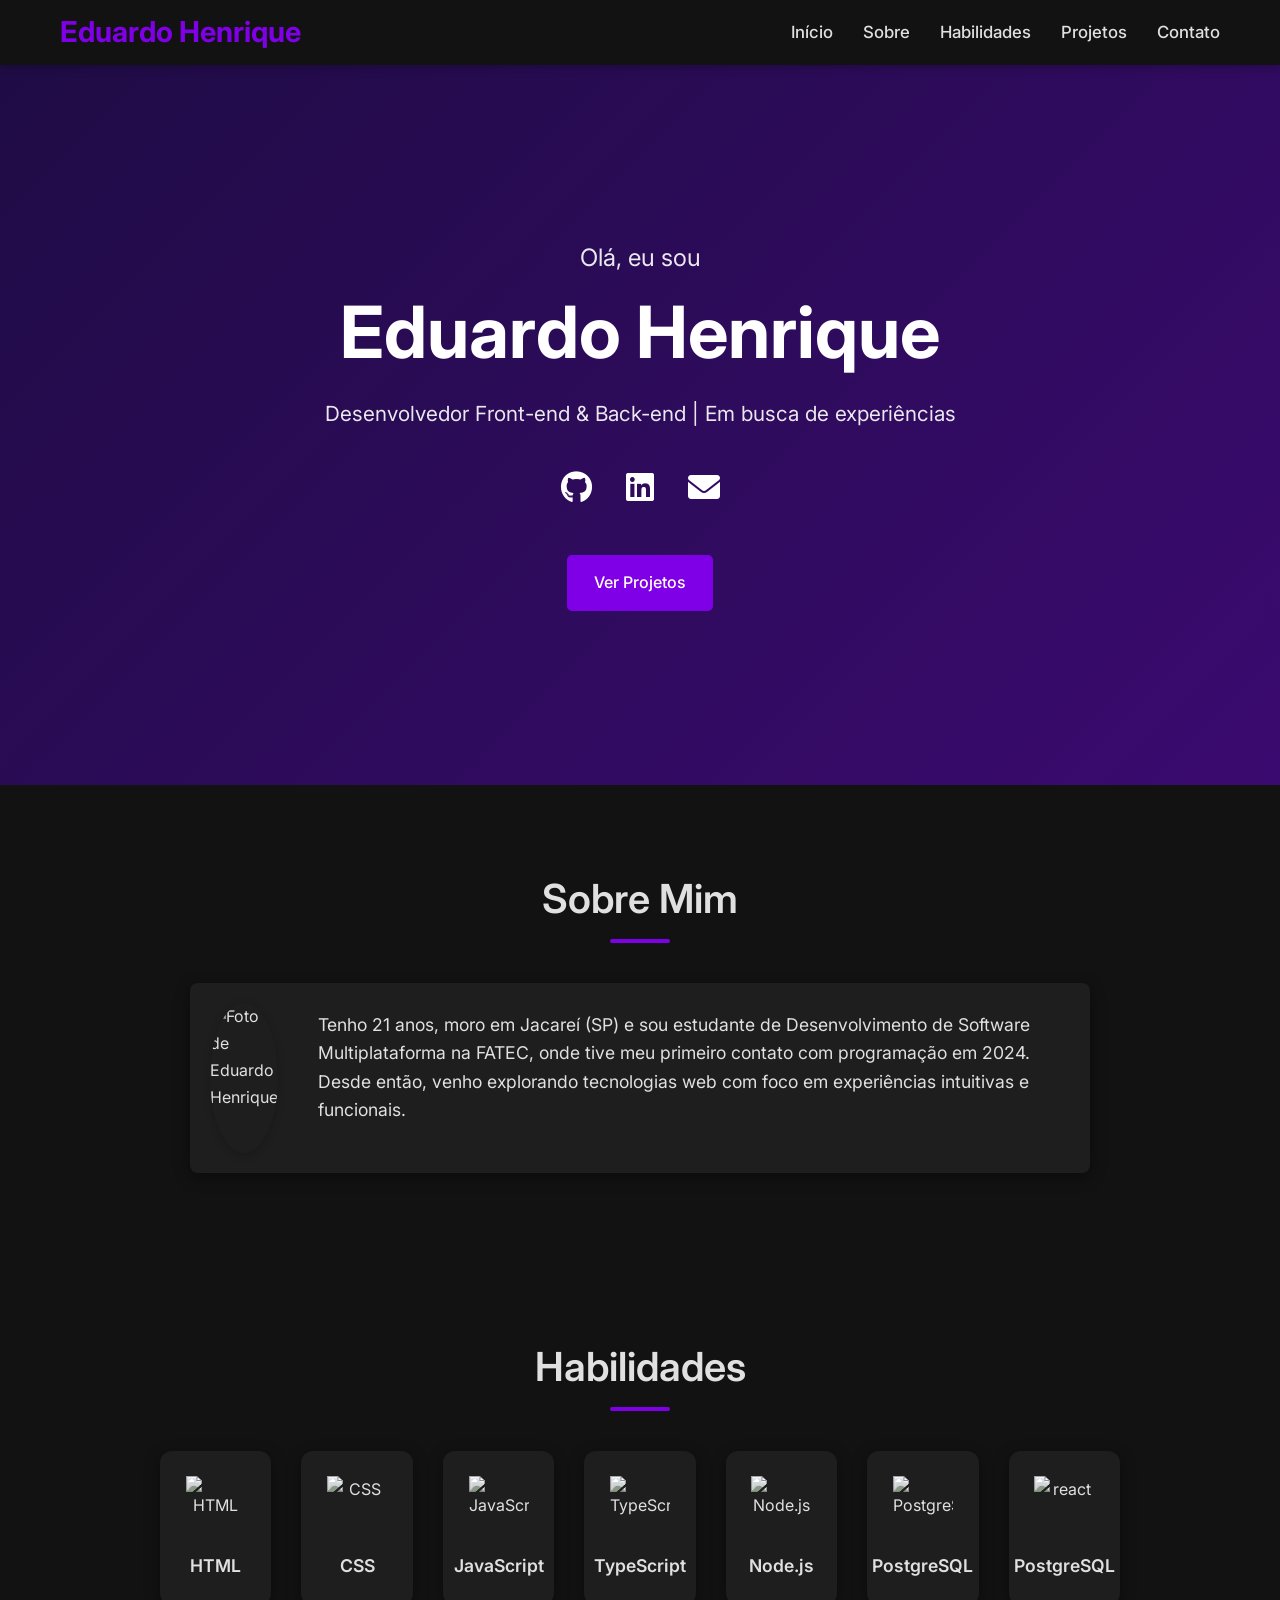
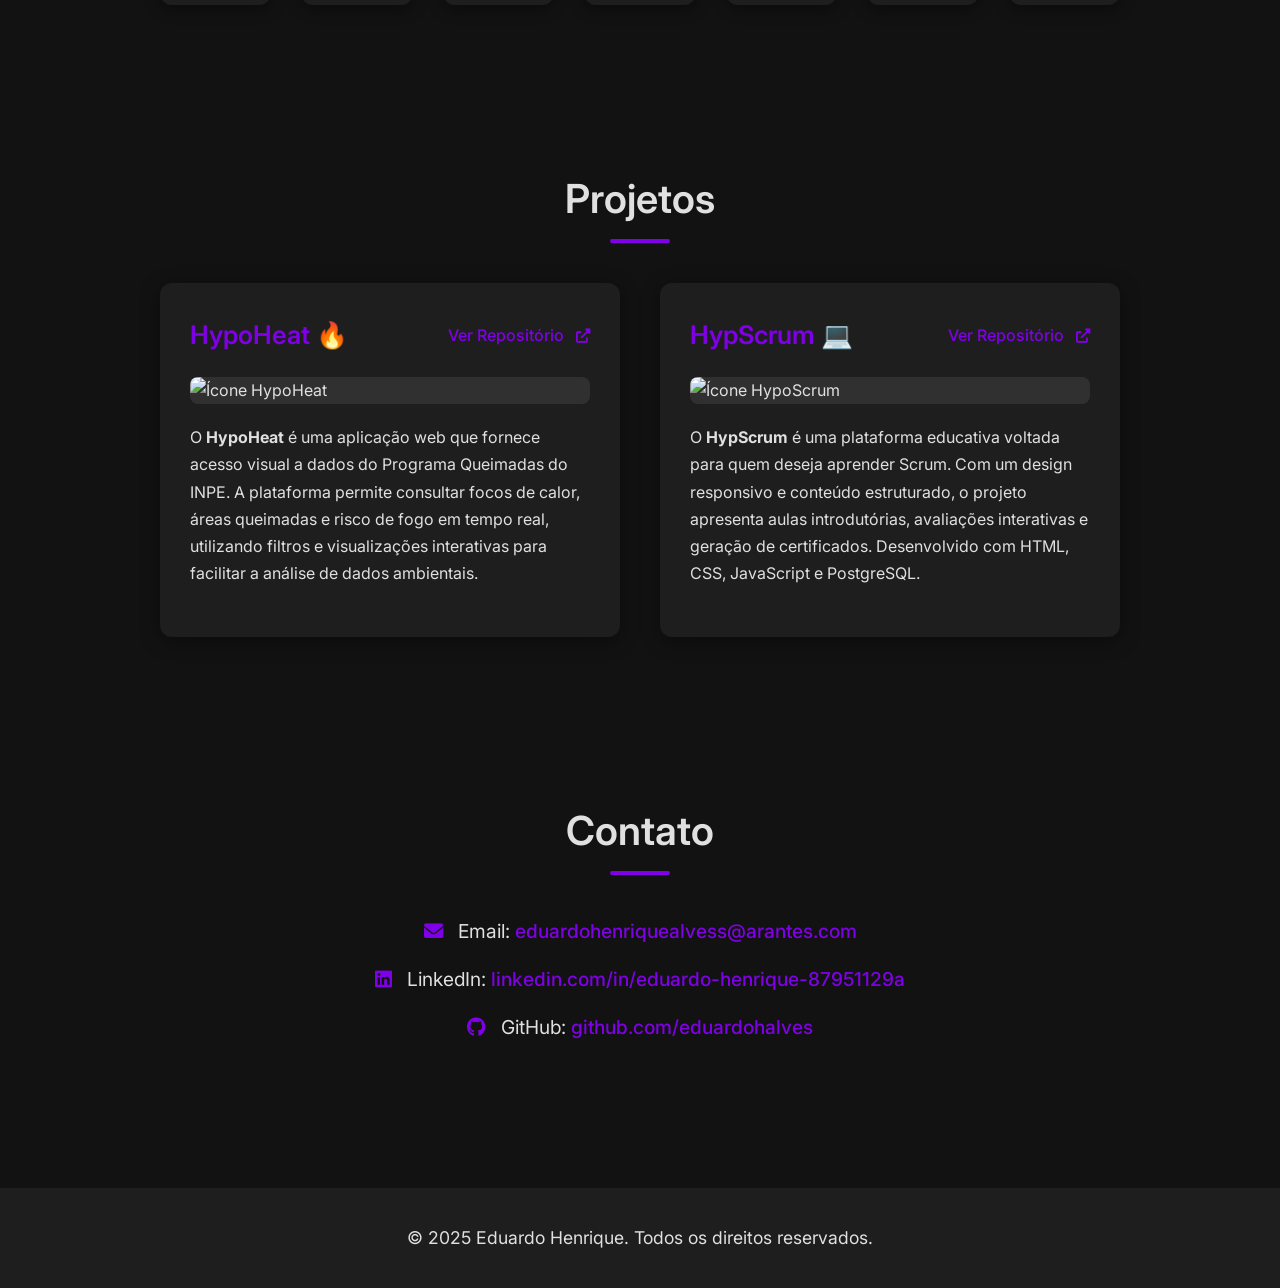
==== docs/index.html @ f494f1c1 "Portifólio Eduardo Henrique" ====
<!DOCTYPE html>
<html lang="pt-BR">

<head>
    <meta charset="UTF-8">
    <meta name="viewport" content="width=device-width, initial-scale=1.0">
    <title>Eduardo Henrique | Portfólio Moderno</title>
    <link rel="preconnect" href="https://fonts.googleapis.com">
    <link rel="preconnect" href="https://fonts.gstatic.com" crossorigin>
    <link href="https://fonts.googleapis.com/css2?family=Inter:wght@400;500;600;700&display=swap" rel="stylesheet">
    <link rel="stylesheet" href="style.css">
    <link rel="stylesheet" href="https://cdnjs.cloudflare.com/ajax/libs/font-awesome/6.0.0-beta3/css/all.min.css">
</head>

<body>
    <header>
        <nav class="navbar">
            <h1 class="logo">Eduardo Henrique</h1>
            <ul class="menu">
                <li><a href="#home">Início</a></li>
                <li><a href="#sobre">Sobre</a></li>
                <li><a href="#habilidades">Habilidades</a></li>
                <li><a href="#projetos">Projetos</a></li>
                <li><a href="#contato">Contato</a></li>
            </ul>
        </nav>
    </header>

    <main>
        <section id="home" class="hero">
            <div class="container hero-content">
                <p class="intro-text">Olá, eu sou</p>
                <h1>Eduardo Henrique</h1>
                <p class="tagline">Desenvolvedor Front-end & Back-end | Em busca de experiências</p>
                <div class="social-links">
                    <a href="https://github.com/eduardohalves" target="_blank" aria-label="GitHub"><i
                            class="fab fa-github"></i></a>
                    <a href="https://www.linkedin.com/in/eduardo-henrique-87951129a/" target="_blank"
                        aria-label="LinkedIn"><i class="fab fa-linkedin"></i></a>
                    <a href="mailto:eduardohenriquearantess@gmail.com" aria-label="Email"><i
                            class="fas fa-envelope"></i></a>
                </div>
                <a href="#projetos" class="btn primary-btn">Ver Projetos</a>
            </div>
        </section>

        <section id="sobre" class="container section-padding">
            <h2>Sobre Mim</h2>
            <div class="sobre-mim-content">
                <img src="assets/eu.jpg" alt="Foto de Eduardo Henrique">
                <p>Tenho 21 anos, moro em Jacareí (SP) e sou estudante de Desenvolvimento de Software Multiplataforma na
                    FATEC, onde tive meu primeiro contato com programação em 2024. Desde então, venho explorando
                    tecnologias
                    web com foco em experiências intuitivas e funcionais.</p>
            </div>
        </section>

        <section id="habilidades" class="container section-padding">
            <h2>Habilidades</h2>
            <div class="habilidades-grid">
                <div class="habilidade-item">
                    <img src="assets/html.png" alt="HTML">
                    <span>HTML</span>
                </div>
                <div class="habilidade-item">
                    <img src="assets/css.png" alt="CSS">
                    <span>CSS</span>
                </div>
                <div class="habilidade-item">
                    <img src="assets/javascript.png" alt="JavaScript">
                    <span>JavaScript</span>
                </div>
                <div class="habilidade-item">
                    <img src="assets/typescript.png" alt="TypeScript">
                    <span>TypeScript</span>
                </div>
                <div class="habilidade-item">
                    <img src="assets/nodejs.png" alt="Node.js">
                    <span>Node.js</span>
                </div>
                <div class="habilidade-item">
                    <img src="assets/postgresql.png" alt="PostgreSQL">
                    <span>PostgreSQL</span>
                </div>
                                <div class="habilidade-item">
                    <img src="assets/react.png" alt="react">
                    <span>PostgreSQL</span>
                </div>
            </div>
        </section>

        <section id="projetos" class="container section-padding">
            <h2>Projetos</h2>

            <div class="projetos-grid">
                <div class="projeto-card">
                    <div class="projeto-header">
                        <h3>HypoHeat 🔥</h3>
                        <a href="https://github.com/HypogramTechnologies/HypoHeat" target="_blank" class="repo-link">Ver
                            Repositório <i class="fas fa-external-link-alt"></i></a>
                    </div>
                    <img src="assets/hypoheat.png" alt="Ícone HypoHeat" class="projeto-img">
                    <p>O <strong>HypoHeat</strong> é uma aplicação web que fornece acesso visual a dados do Programa
                        Queimadas do INPE. A plataforma permite consultar focos de calor, áreas queimadas e risco de
                        fogo
                        em
                        tempo real, utilizando filtros e visualizações interativas para facilitar a análise de dados
                        ambientais.</p>
                </div>

                <div class="projeto-card">
                    <div class="projeto-header">
                        <h3>HypScrum 💻</h3>
                        <a href="https://github.com/Hypogram-Technologies/HypScrum" target="_blank"
                            class="repo-link">Ver
                            Repositório <i class="fas fa-external-link-alt"></i></a>
                    </div>
                    <img src="assets/Hypscrum.svg" alt="Ícone HypoScrum" class="projeto-img">
                    <p>O <strong>HypScrum</strong> é uma plataforma educativa voltada para quem deseja aprender Scrum.
                        Com
                        um design responsivo e conteúdo estruturado, o projeto apresenta aulas introdutórias, avaliações
                        interativas e geração de certificados. Desenvolvido com HTML, CSS, JavaScript e PostgreSQL.</p>
                </div>
            </div>
        </section>

        <section id="contato" class="container section-padding">
            <h2>Contato</h2>
            <div class="contact-info">
                <p><i class="fas fa-envelope"></i> Email: <a
                        href="mailto:eduardohenriquealvess@arantes.com">eduardohenriquealvess@arantes.com</a></p>
                <p><i class="fab fa-linkedin"></i> LinkedIn: <a
                        href="https://linkedin.com/in/eduardo-henrique-87951129a"
                        target="_blank">linkedin.com/in/eduardo-henrique-87951129a</a></p>
                <p><i class="fab fa-github"></i> GitHub: <a href="https://github.com/eduardohalves"
                        target="_blank">github.com/eduardohalves</a></p>
            </div>
        </section>
    </main>

    <footer>
        <div class="container footer-content">
            <p>&copy; 2025 Eduardo Henrique. Todos os direitos reservados.</p>
        </div>
    </footer>
</body>

</html>
---- docs/style.css ----
/* style.css - Portfólio Moderno e Atrativo (Nova Paleta Escura) */

@import url('https://fonts.googleapis.com/css2?family=Inter:wght@400;500;600;700&display=swap');

/* Variáveis CSS para Cores - Nova Paleta Escura */
:root {
  --primary-color: #7f00e6;
  /* Verde Vibrante (Lime) */
  --primary-hover: #7800c8;
  /* Verde mais escuro para hover */
  --secondary-color: #d6a5d6;
  /* Verde/Menta claro para detalhes */
  --text-dark: #e0e0e0;
  /* Texto principal claro */
  --text-light: #ffffff;
  /* Texto branco (para fundos muito escuros) */
  --bg-main: #121212;
  /* Fundo principal muito escuro, quase preto */
  --bg-card: #1e1e1e;
  /* Fundo para cartões ligeiramente mais claro */
  --border-color: #303030;
  /* Cor da borda mais escura */
  --shadow-light: rgba(0, 0, 0, 0.4);
  /* Sombra mais visível em fundo escuro */
}

* {
  margin: 0;
  padding: 0;
  box-sizing: border-box;
}

body {
  font-family: 'Inter', sans-serif;
  background-color: var(--bg-main);
  color: var(--text-dark);
  line-height: 1.7;
  scroll-behavior: smooth;
  -webkit-font-smoothing: antialiased;
  -moz-osx-font-smoothing: grayscale;
}

a {
  color: var(--primary-color);
  text-decoration: none;
  transition: color 0.3s ease, transform 0.2s ease;
}

a:hover {
  color: var(--primary-hover);
  text-decoration: underline;
}

/* Seções e containers */
.container {
  max-width: 1000px;
  margin: 0 auto;
  padding: 0 20px;
}

.section-padding {
  padding: 80px 20px;
}

h1,
h2,
h3 {
  color: var(--text-dark);
  margin-bottom: 25px;
  font-weight: 600;
}

h1 {
  font-size: 3.5rem;
  line-height: 1.2;
}

h2 {
  font-size: 2.5rem;
  text-align: center;
  position: relative;
  padding-bottom: 10px;
  margin-bottom: 40px;
}

h2::after {
  content: '';
  position: absolute;
  left: 50%;
  bottom: 0;
  transform: translateX(-50%);
  width: 60px;
  height: 4px;
  background-color: var(--primary-color);
  border-radius: 2px;
}

h3 {
  font-size: 1.8rem;
}

p {
  font-size: 1.1rem;
  margin-bottom: 20px;
}

/* Botões */
.btn {
  display: inline-block;
  padding: 12px 25px;
  border-radius: 5px;
  font-weight: 500;
  transition: background-color 0.3s ease, transform 0.2s ease;
}

.primary-btn {
  background-color: var(--primary-color);
  color: var(--text-light);
  border: 2px solid var(--primary-color);
}

.primary-btn:hover {
  background-color: var(--primary-hover);
  color: var(--text-light);
  transform: translateY(-3px);
  text-decoration: none;
}

/* Header e Navegação */
header {
  background-color: var(--bg-main);
  box-shadow: 0 2px 10px rgba(0, 0, 0, 0.25);
  /* Sombra mais escura */
  position: sticky;
  top: 0;
  z-index: 1000;
  padding: 15px 0;
}

.navbar {
  display: flex;
  align-items: center;
  justify-content: space-between;
  max-width: 1200px;
  margin: 0 auto;
  padding: 0 20px;
}

.logo {
  font-weight: 700;
  font-size: 1.8rem;
  color: var(--primary-color);
  margin: 0;
}

.menu {
  list-style: none;
  display: flex;
  gap: 30px;
}

.menu li a {
  font-weight: 500;
  font-size: 1.05rem;
  color: var(--text-dark);
  position: relative;
}

.menu li a::after {
  content: '';
  position: absolute;
  width: 0;
  height: 2px;
  background-color: var(--primary-color);
  bottom: -5px;
  left: 0;
  transition: width 0.3s ease;
}

.menu li a:hover::after {
  width: 100%;
}

/* Seção Hero */
.hero {
  background: linear-gradient(135deg, #1f0c45, #3b0a70);
  color: var(--text-light);
  text-align: center;
  padding: 100px 20px;
  display: flex;
  align-items: center;
  justify-content: center;
  min-height: 80vh;
}

.hero-content {
  max-width: 800px;
}

.hero .intro-text {
  font-size: 1.5rem;
  margin-bottom: 10px;
  font-weight: 400;
  opacity: 0.9;
}

.hero h1 {
  font-size: 4.5rem;
  margin-bottom: 20px;
  color: var(--text-light);
  font-weight: 700;
}

.hero .tagline {
  font-size: 1.3rem;
  margin-bottom: 30px;
  opacity: 0.9;
}

.social-links {
  margin-top: 30px;
  margin-bottom: 40px;
}

.social-links a {
  color: var(--text-light);
  font-size: 2rem;
  margin: 0 15px;
  transition: color 0.3s ease, transform 0.2s ease;
}

.social-links a:hover {
  color: var(--primary-color);
  transform: translateY(-5px);
}

/* Seção Sobre Mim */
#sobre {
  background-color: var(--bg-main);
}

.sobre-mim-content {
  display: flex;
  align-items: center;
  gap: 40px;
  max-width: 900px;
  margin: 0 auto;
  padding: 20px;
  border-radius: 8px;
  background-color: var(--bg-card);
  box-shadow: 0 4px 15px var(--shadow-light);
}

.sobre-mim-content img {
  width: 150px;
  height: 150px;
  border-radius: 50%;
  object-fit: cover;
  box-shadow: 0 2px 8px rgba(0, 0, 0, 0.2);
}

.sobre-mim-content p {
  flex-grow: 1;
  font-size: 1.1rem;
  line-height: 1.6;
  color: var(--text-dark);
}

/* Seção Habilidades */
.habilidades-grid {
  display: grid;
  grid-template-columns: repeat(auto-fit, minmax(100px, 1fr));
  gap: 30px;
  justify-content: center;
  text-align: center;
}

.habilidade-item {
  background-color: var(--bg-card);
  border-radius: 12px;
  padding: 25px;
  box-shadow: 0 4px 15px var(--shadow-light);
  transition: transform 0.3s ease, box-shadow 0.3s ease;
  display: flex;
  flex-direction: column;
  align-items: center;
  justify-content: center;
  min-height: 150px;
}

.habilidade-item:hover {
  transform: translateY(-10px);
  box-shadow: 0 8px 25px rgba(0, 0, 0, 0.25);
}

.habilidade-item img {
  width: 60px;
  height: 60px;
  object-fit: contain;
  margin-bottom: 15px;
  filter: grayscale(80%);
  transition: filter 0.3s ease;
}

.habilidade-item:hover img {
  filter: grayscale(0%);
}

.habilidade-item span {
  font-weight: 600;
  color: var(--text-dark);
  font-size: 1.1rem;
}

/* Seção Projetos */
.projetos-grid {
  display: grid;
  grid-template-columns: repeat(auto-fit, minmax(320px, 1fr));
  gap: 40px;
  justify-content: center;
}

.projeto-card {
  background-color: var(--bg-card);
  border-radius: 12px;
  padding: 30px;
  box-shadow: 0 4px 20px var(--shadow-light);
  transition: transform 0.3s ease, box-shadow 0.3s ease;
  display: flex;
  flex-direction: column;
  height: 100%;
}

.projeto-card:hover {
  transform: translateY(-10px);
  box-shadow: 0 8px 30px rgba(0, 0, 0, 0.3);
}

.projeto-card .projeto-header {
  display: flex;
  justify-content: space-between;
  align-items: center;
  margin-bottom: 20px;
}

.projeto-card .projeto-header h3 {
  margin: 0;
  font-size: 1.6rem;
  color: var(--primary-color);
}

.repo-link {
  font-size: 1rem;
  font-weight: 500;
  white-space: nowrap;
}

.repo-link i {
  margin-left: 8px;
  font-size: 0.9rem;
}

.projeto-card .projeto-img {
  display: block;
  width: 100%;
  max-height: 250px;
  object-fit: contain;
  border-radius: 8px;
  margin-bottom: 20px;
  background-color: #303030;
}

.projeto-card p {
  font-size: 1rem;
  color: var(--text-dark);
  flex-grow: 1;
}

/* Seção Contato */
.contact-info {
  text-align: center;
  margin-top: 30px;
}

.contact-info p {
  font-size: 1.2rem;
  margin-bottom: 15px;
  color: var(--text-dark);
}

.contact-info p i {
  margin-right: 10px;
  color: var(--primary-color);
}

.contact-info a {
  font-weight: 500;
}

/* Footer */
footer {
  background-color: var(--bg-card);
  color: var(--text-dark);
  padding: 30px 20px;
  text-align: center;
  font-size: 0.95rem;
  margin-top: 50px;
}

.footer-content p {
  margin: 0;
  padding: 5px 0;
}

/* Responsividade */
@media (max-width: 992px) {
    .hero h1 {
        font-size: 3.5rem;
    }

    .hero .tagline {
        font-size: 1.1rem;
    }

    h1 {
        font-size: 3rem;
    }

    h2 {
        font-size: 2rem;
    }

    h3 {
        font-size: 1.5rem;
    }

    .section-padding {
        padding: 60px 20px;
    }
}

@media (max-width: 768px) {
    .navbar {
        flex-direction: column; 
        padding-bottom: 10px;
    }

    .menu {
        margin-top: 15px;
        gap: 20px;
        justify-content: center;
        flex-wrap: wrap; 
    }

    .hero {
        min-height: 60vh; 
        padding: 80px 20px;
    }

    .hero h1 {
        font-size: 2.8rem;
    }

    .hero .intro-text {
        font-size: 1.2rem;
    }

    .hero .tagline {
        font-size: 1rem;
    }

    .social-links a {
        font-size: 1.7rem;
        margin: 0 10px;
    }

    .sobre-mim-content {
        flex-direction: column; 
        text-align: center; 
        gap: 20px; 
    }

    .sobre-mim-content img {
        width: 120px;
        height: 120px;
        margin-bottom: 0; 
    }

    .sobre-mim-content p {
        text-align: left; 
    }

    .habilidades-grid {
        grid-template-columns: repeat(auto-fit, minmax(90px, 1fr));
        gap: 20px;
    }

    .projetos-grid {
        grid-template-columns: repeat(auto-fit, minmax(250px, 1fr)); 
        gap: 30px;
    }

    .projeto-card {
        padding: 25px;
    }
}

/* Para celulares (portrait) */
@media (max-width: 480px) {
    .navbar {
        padding: 10px 15px;
    }
    .logo {
        font-size: 1.6rem;
    }
    .menu {
        gap: 15px;
    }
    .hero {
        padding: 60px 15px;
    }
    .hero h1 {
        font-size: 2.2rem;
    }
    .hero .tagline {
        font-size: 0.9rem;
    }
    .btn {
        padding: 10px 20px;
        font-size: 0.9rem;
    }
    h1 {
        font-size: 2.5rem;
    }
    h2 {
        font-size: 1.8rem;
    }
    h3 {
        font-size: 1.3rem;
    }
    p {
        font-size: 0.95rem;
    }
    .section-padding {
        padding: 40px 15px;
    }
    .habilidades-grid {
        grid-template-columns: repeat(auto-fit, minmax(80px, 1fr));
        gap: 15px;
    }
    .habilidade-item {
        padding: 15px 10px;
    }
    .habilidade-item img {
        width: 45px;
        height: 45px;
    }
    .habilidade-item span {
        font-size: 0.9rem;
    }
    .projetos-grid {
        grid-template-columns: 1fr; 
        gap: 25px;
    }
    .projeto-card {
        padding: 20px;
    }
    .projeto-card .projeto-header {
        flex-direction: column; 
        align-items: flex-start;
        gap: 10px;
    }
    .repo-link {
        font-size: 0.85rem;
    }
    .contact-info p {
        font-size: 1rem;
    }
}
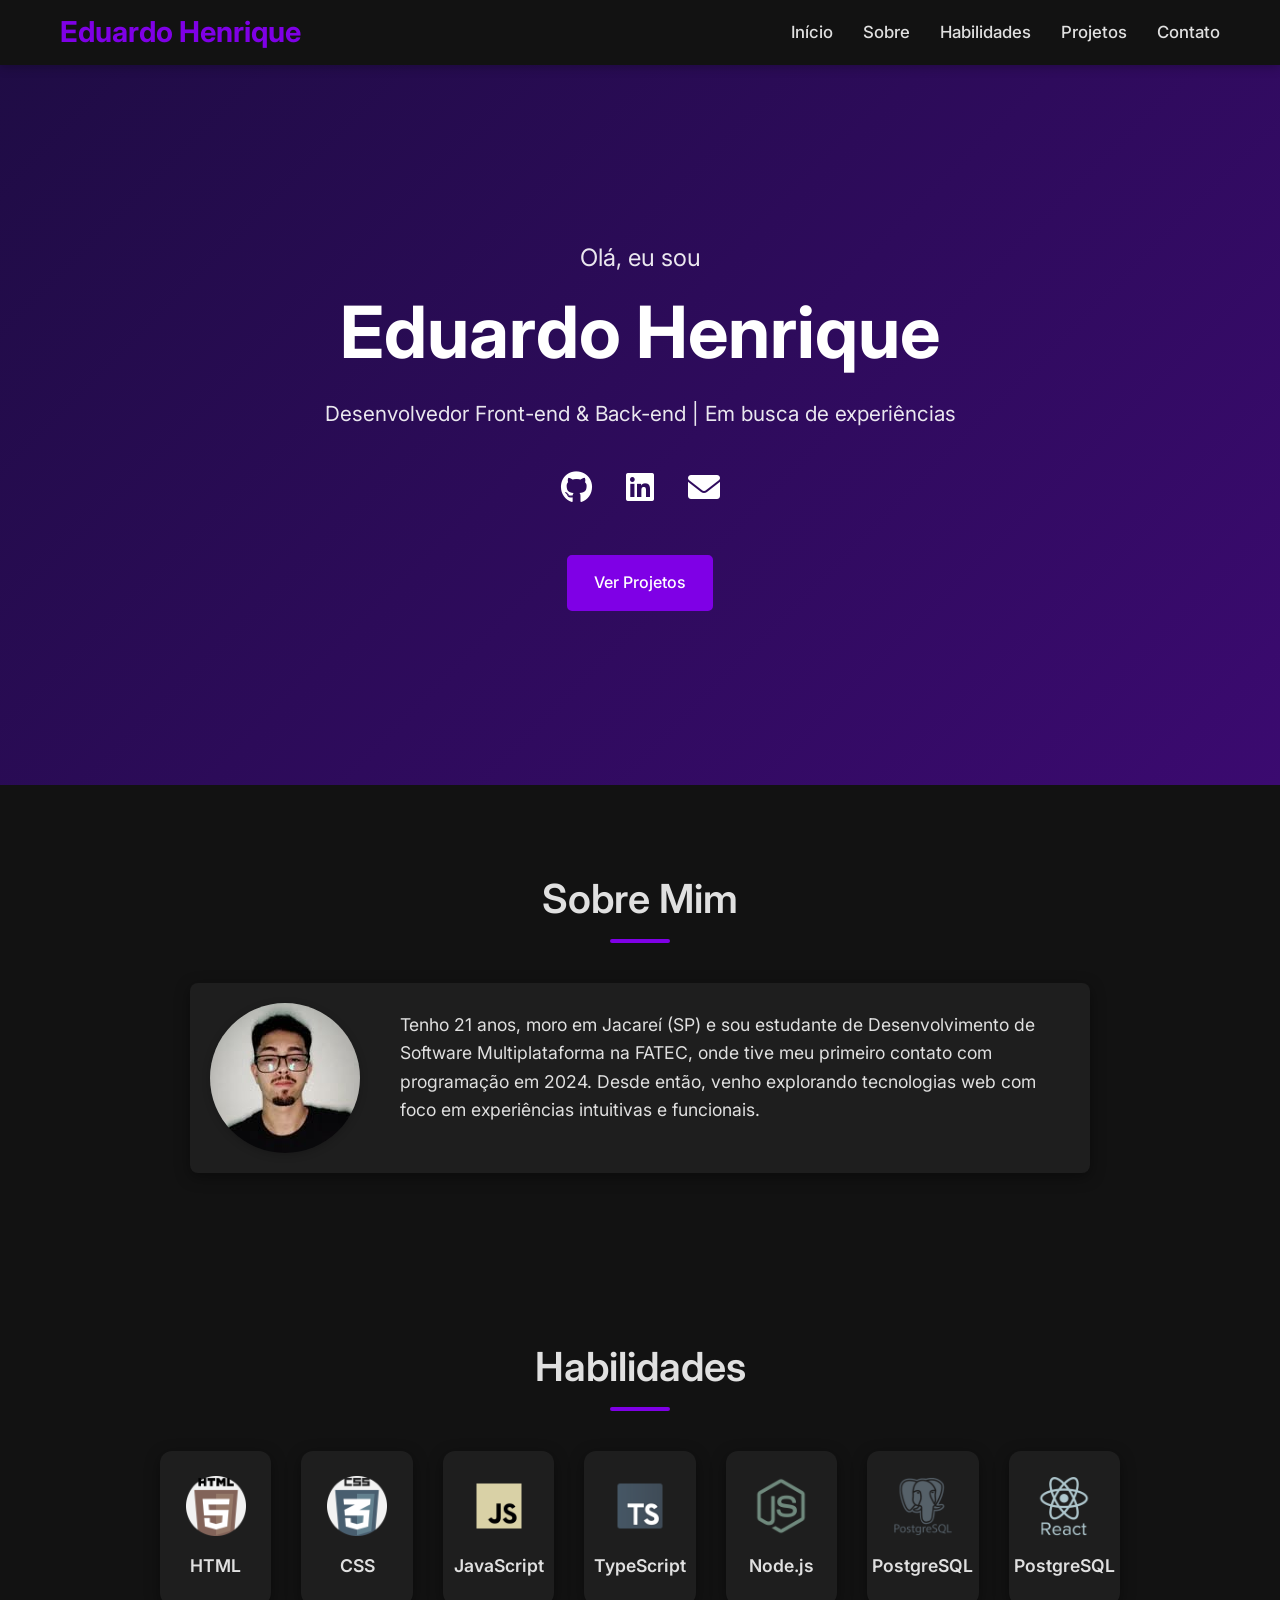
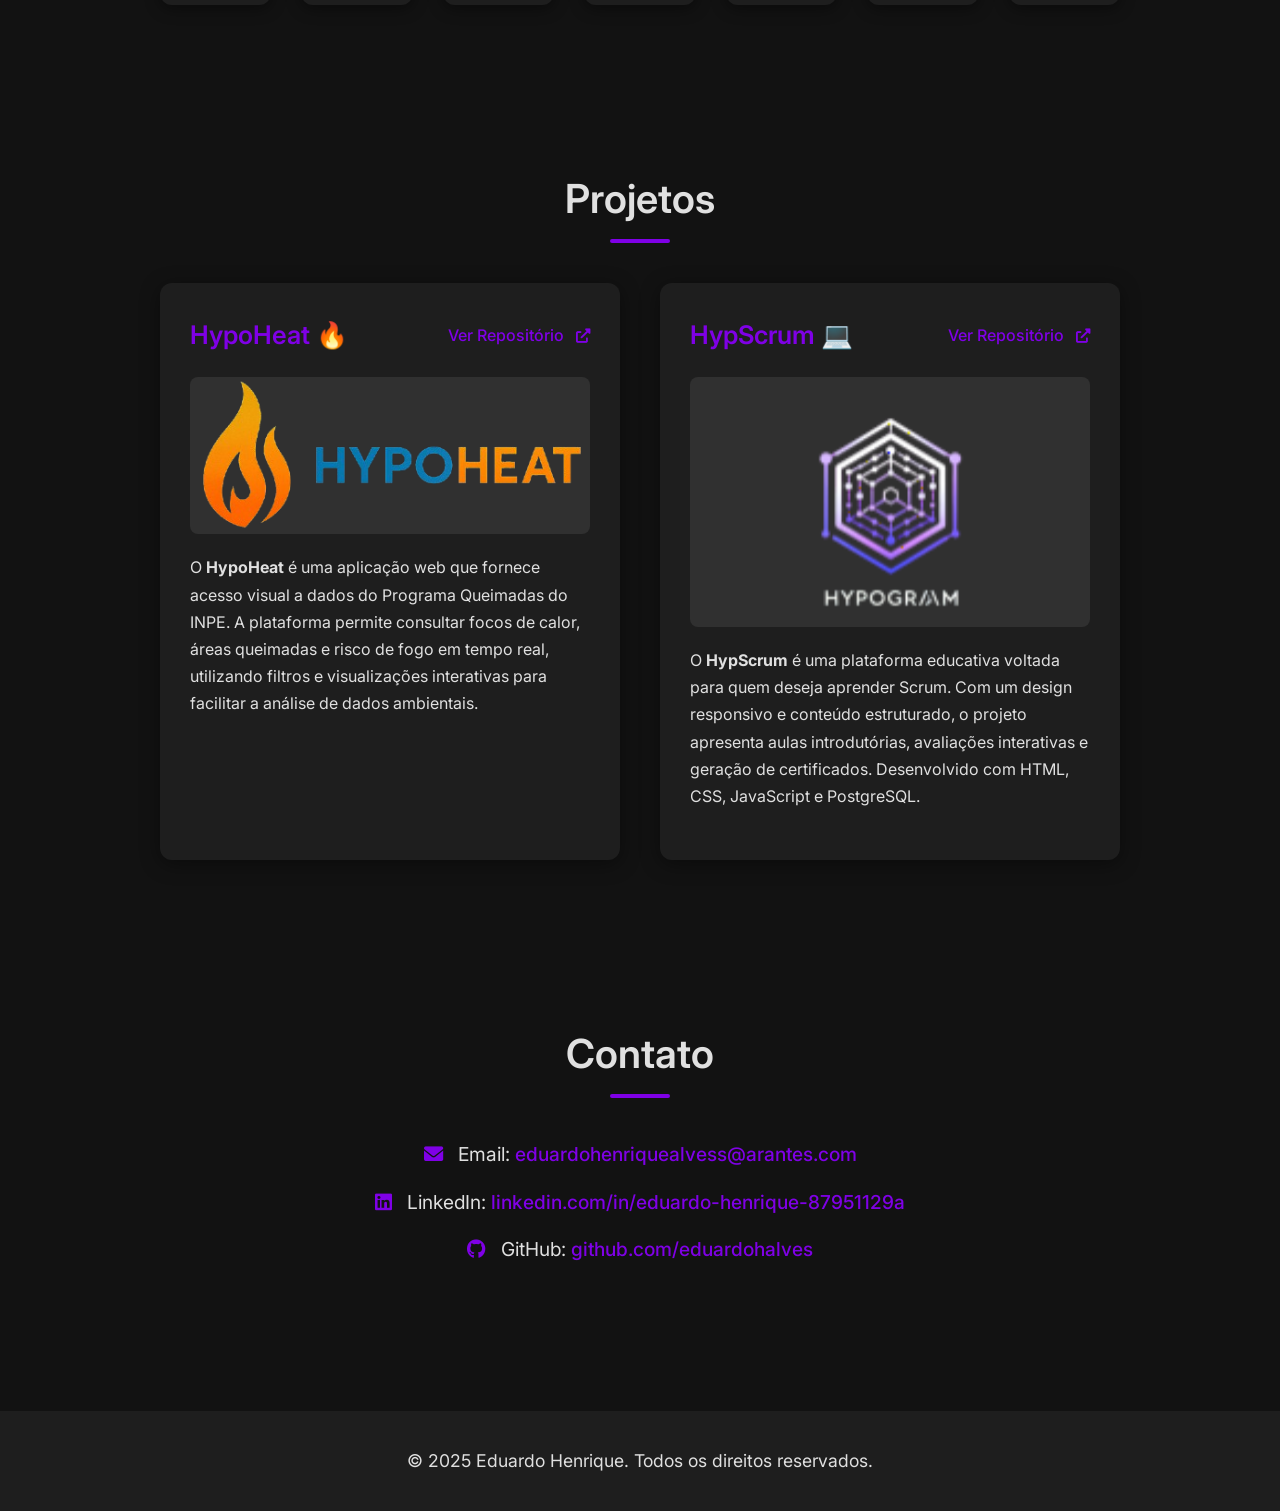
==== commit aaf3e6e1: "Corrijo problema de imagem não encontrada" ====
--- a/docs/index.html
+++ b/docs/index.html
@@ -47,7 +47,7 @@
         <section id="sobre" class="container section-padding">
             <h2>Sobre Mim</h2>
             <div class="sobre-mim-content">
-                <img src="assets/eu.jpg" alt="Foto de Eduardo Henrique">
+                <img src="img/eu.jpg" alt="Foto de Eduardo Henrique">
                 <p>Tenho 21 anos, moro em Jacareí (SP) e sou estudante de Desenvolvimento de Software Multiplataforma na
                     FATEC, onde tive meu primeiro contato com programação em 2024. Desde então, venho explorando
                     tecnologias
@@ -59,31 +59,31 @@
             <h2>Habilidades</h2>
             <div class="habilidades-grid">
                 <div class="habilidade-item">
-                    <img src="assets/html.png" alt="HTML">
+                    <img src="img/html.png" alt="HTML">
                     <span>HTML</span>
                 </div>
                 <div class="habilidade-item">
-                    <img src="assets/css.png" alt="CSS">
+                    <img src="img/css.png" alt="CSS">
                     <span>CSS</span>
                 </div>
                 <div class="habilidade-item">
-                    <img src="assets/javascript.png" alt="JavaScript">
+                    <img src="img/javascript.png" alt="JavaScript">
                     <span>JavaScript</span>
                 </div>
                 <div class="habilidade-item">
-                    <img src="assets/typescript.png" alt="TypeScript">
+                    <img src="img/typescript.png" alt="TypeScript">
                     <span>TypeScript</span>
                 </div>
                 <div class="habilidade-item">
-                    <img src="assets/nodejs.png" alt="Node.js">
+                    <img src="img/nodejs.png" alt="Node.js">
                     <span>Node.js</span>
                 </div>
                 <div class="habilidade-item">
-                    <img src="assets/postgresql.png" alt="PostgreSQL">
+                    <img src="img/postgresql.png" alt="PostgreSQL">
                     <span>PostgreSQL</span>
                 </div>
-                                <div class="habilidade-item">
-                    <img src="assets/react.png" alt="react">
+                <div class="habilidade-item">
+                    <img src="img/react.png" alt="react">
                     <span>PostgreSQL</span>
                 </div>
             </div>
@@ -99,7 +99,7 @@
                         <a href="https://github.com/HypogramTechnologies/HypoHeat" target="_blank" class="repo-link">Ver
                             Repositório <i class="fas fa-external-link-alt"></i></a>
                     </div>
-                    <img src="assets/hypoheat.png" alt="Ícone HypoHeat" class="projeto-img">
+                    <img src="img/hypoheat.png" alt="Ícone HypoHeat" class="projeto-img">
                     <p>O <strong>HypoHeat</strong> é uma aplicação web que fornece acesso visual a dados do Programa
                         Queimadas do INPE. A plataforma permite consultar focos de calor, áreas queimadas e risco de
                         fogo
@@ -115,7 +115,7 @@
                             class="repo-link">Ver
                             Repositório <i class="fas fa-external-link-alt"></i></a>
                     </div>
-                    <img src="assets/Hypscrum.svg" alt="Ícone HypoScrum" class="projeto-img">
+                    <img src="img/Hypscrum.svg" alt="Ícone HypoScrum" class="projeto-img">
                     <p>O <strong>HypScrum</strong> é uma plataforma educativa voltada para quem deseja aprender Scrum.
                         Com
                         um design responsivo e conteúdo estruturado, o projeto apresenta aulas introdutórias, avaliações
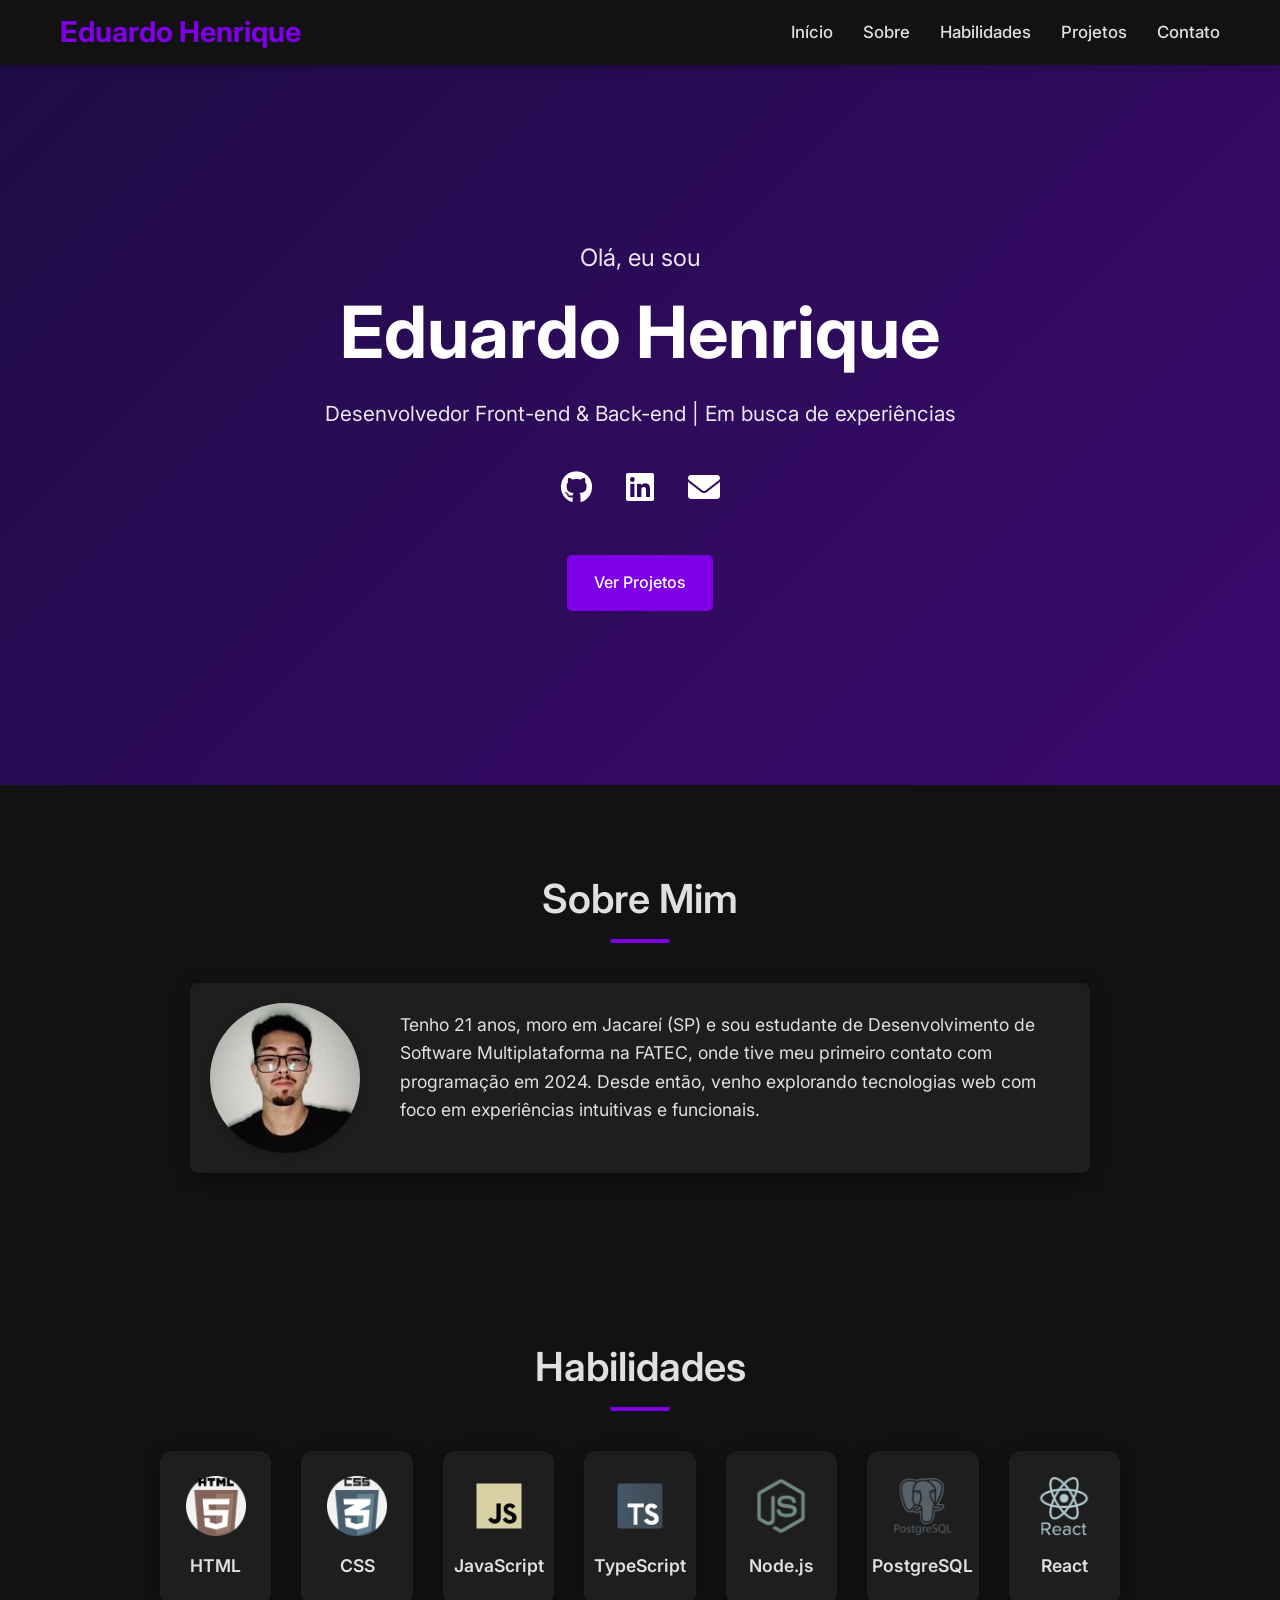
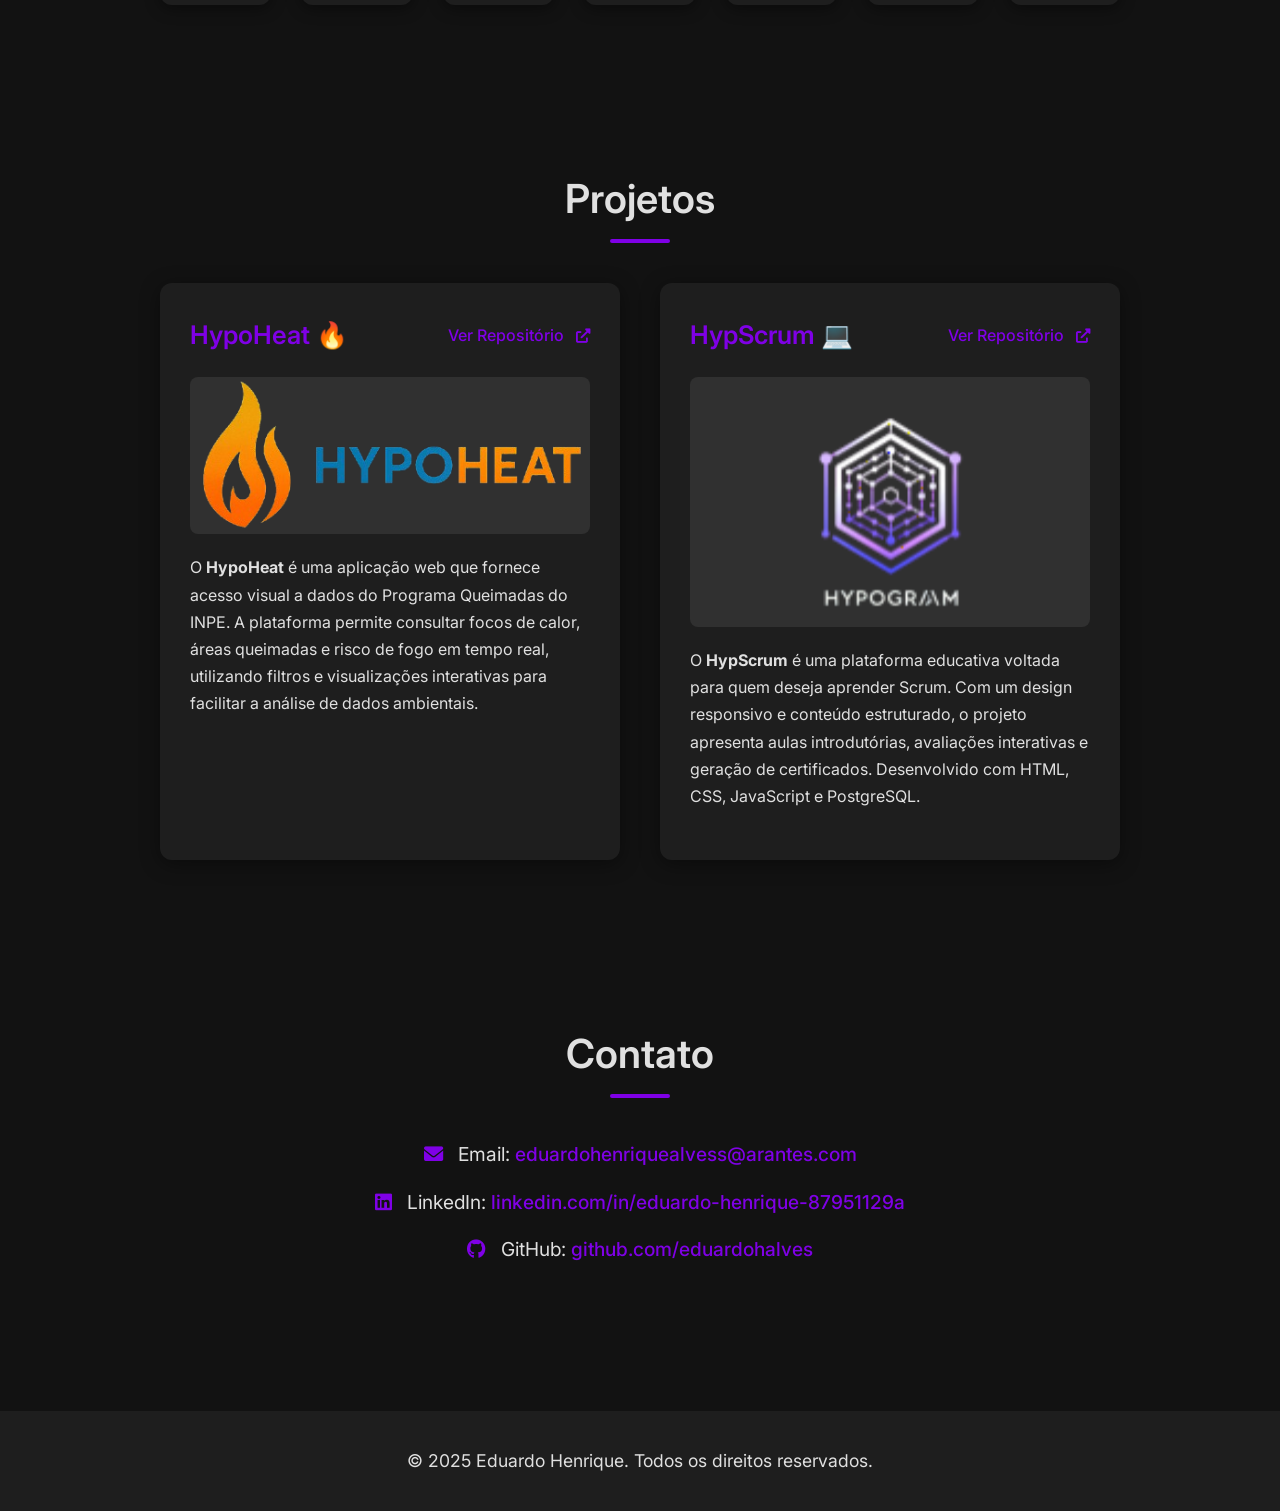
==== commit 4a10c527: "corrigido icone do React" ====
--- a/docs/index.html
+++ b/docs/index.html
@@ -84,7 +84,7 @@
                 </div>
                 <div class="habilidade-item">
                     <img src="img/react.png" alt="react">
-                    <span>PostgreSQL</span>
+                    <span>React</span>
                 </div>
             </div>
         </section>
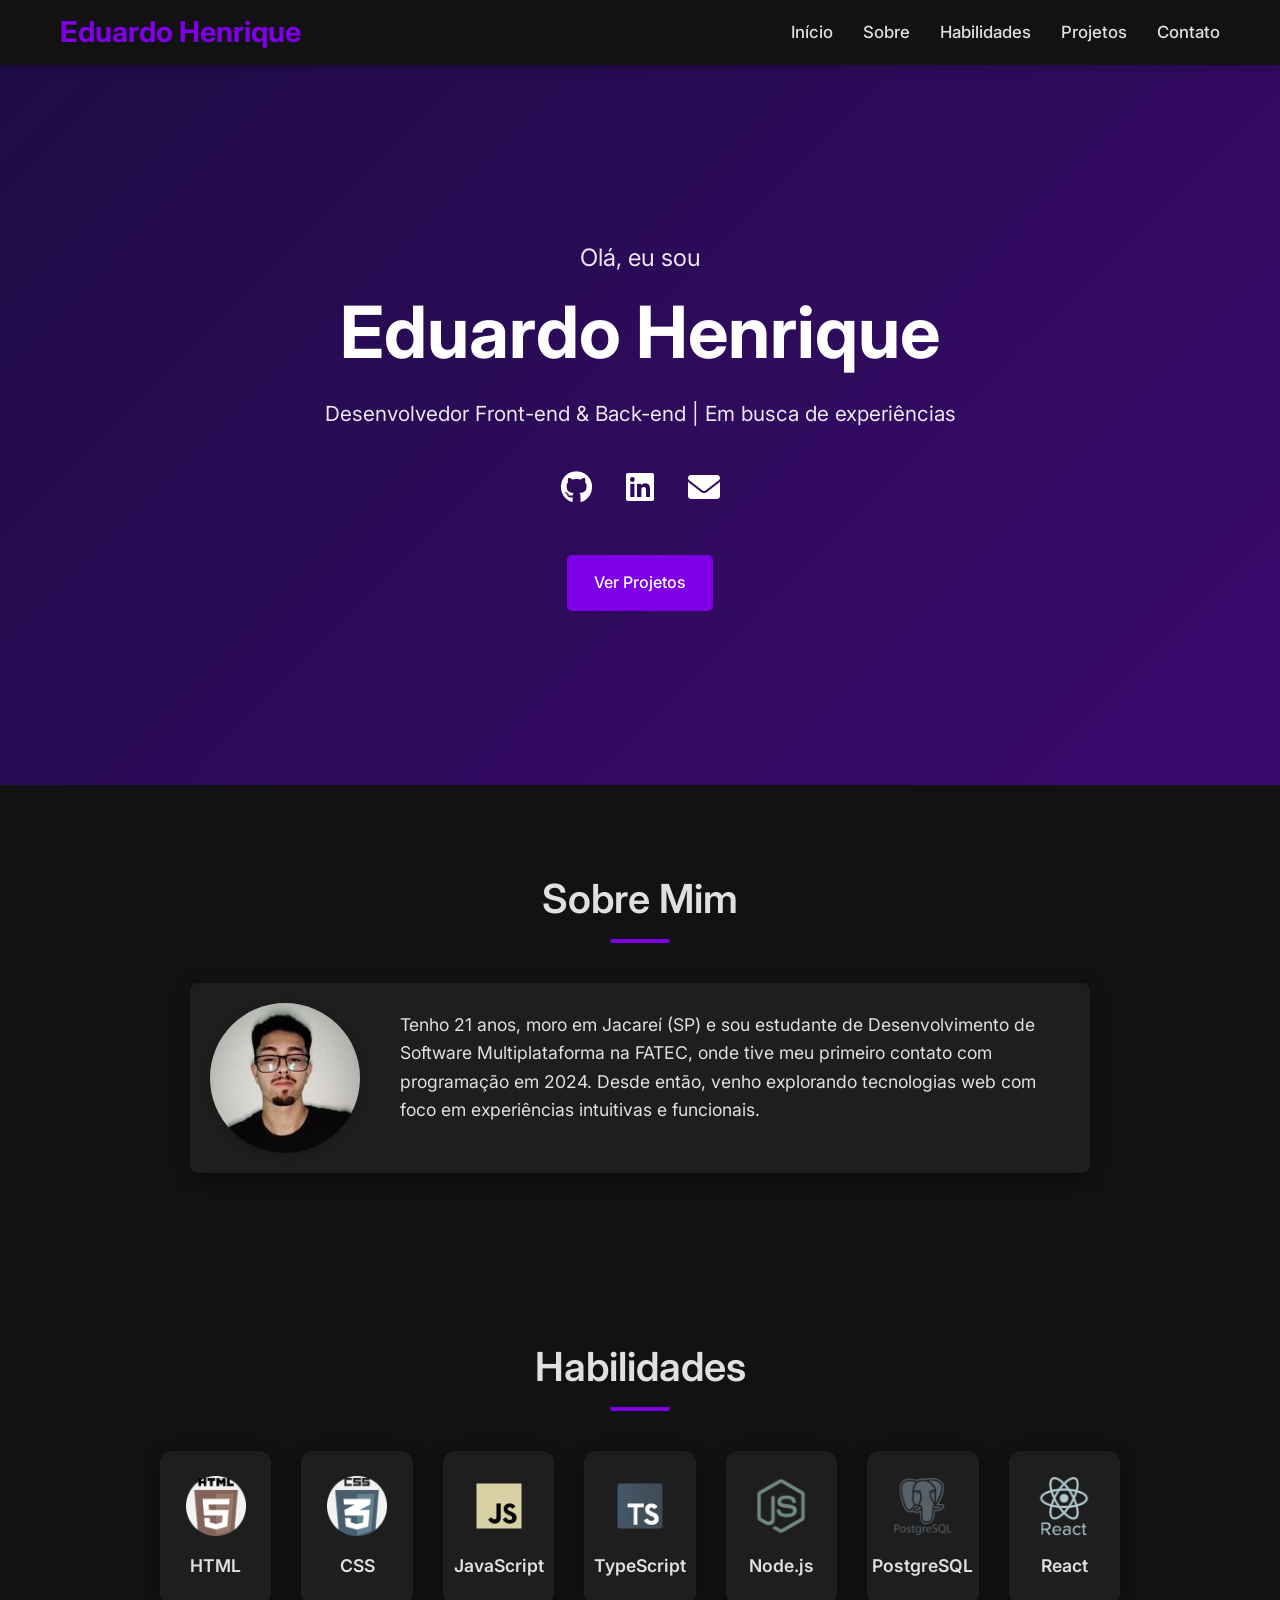
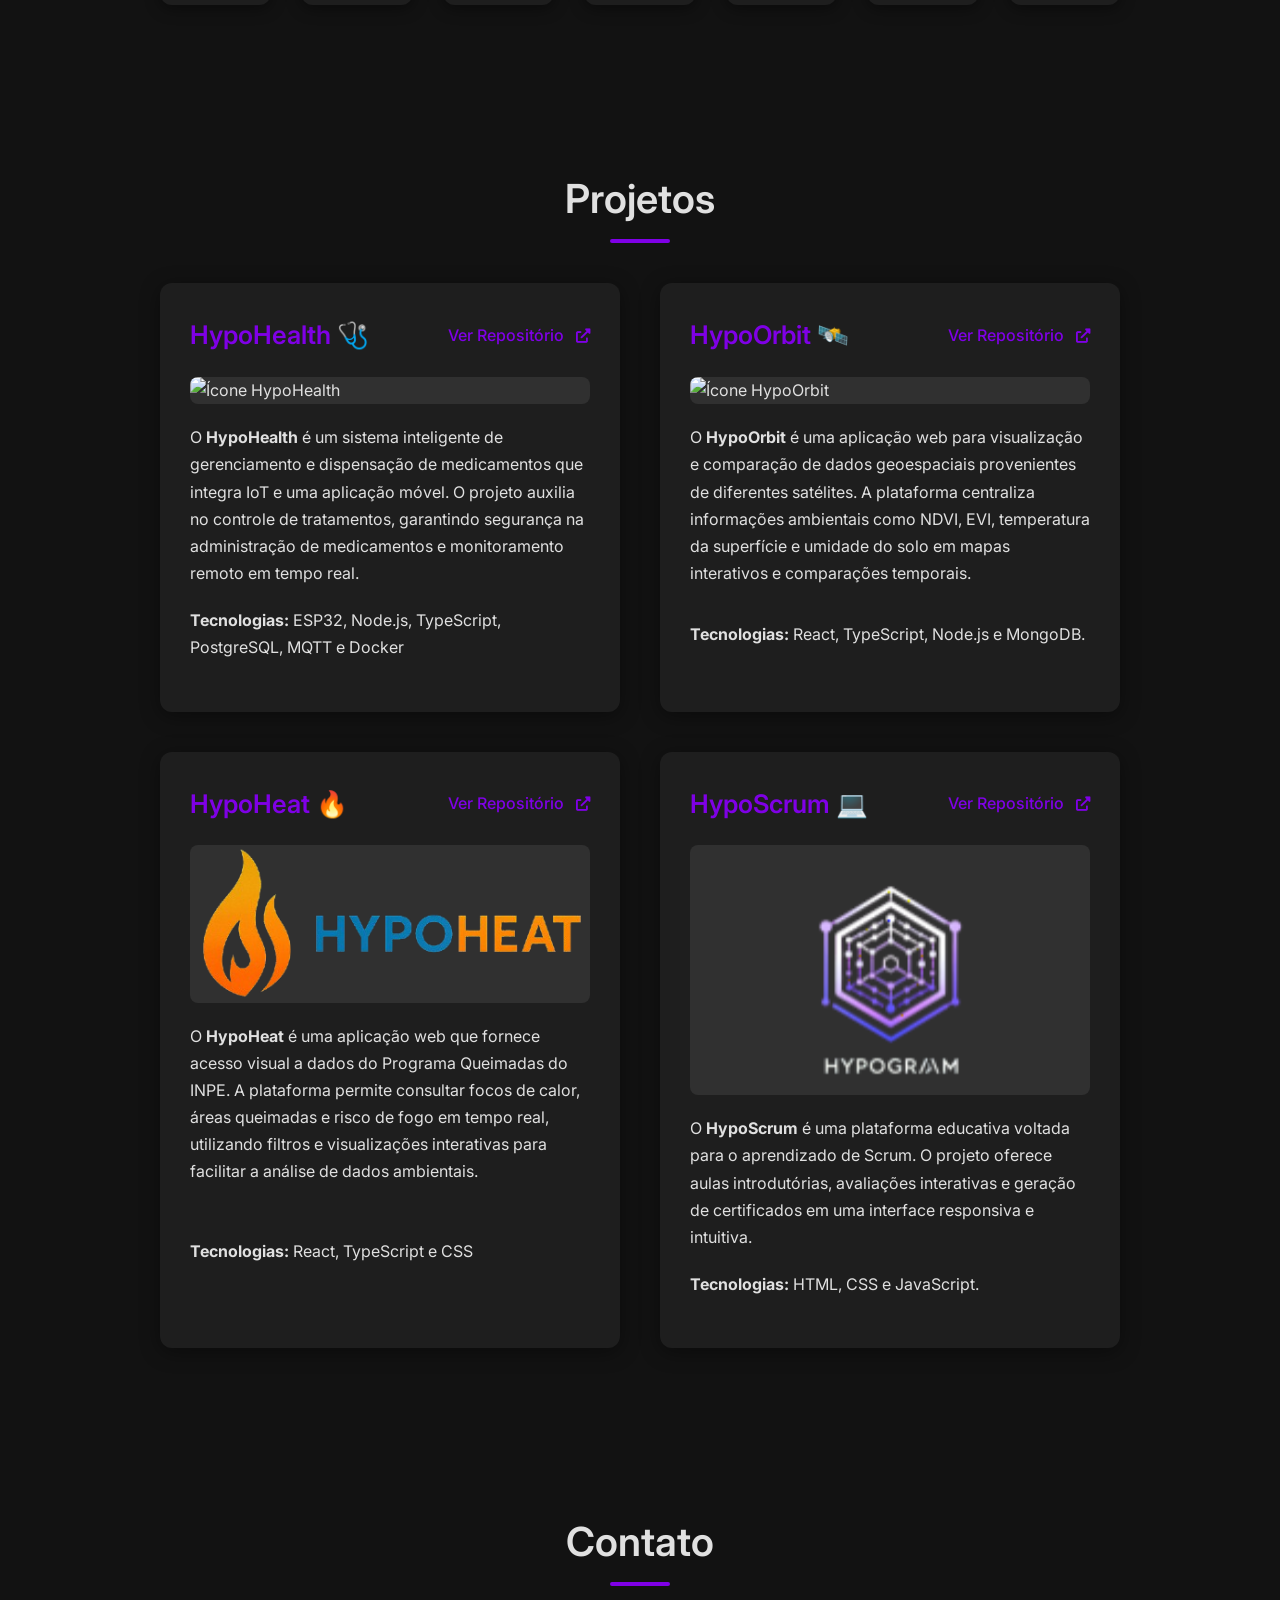
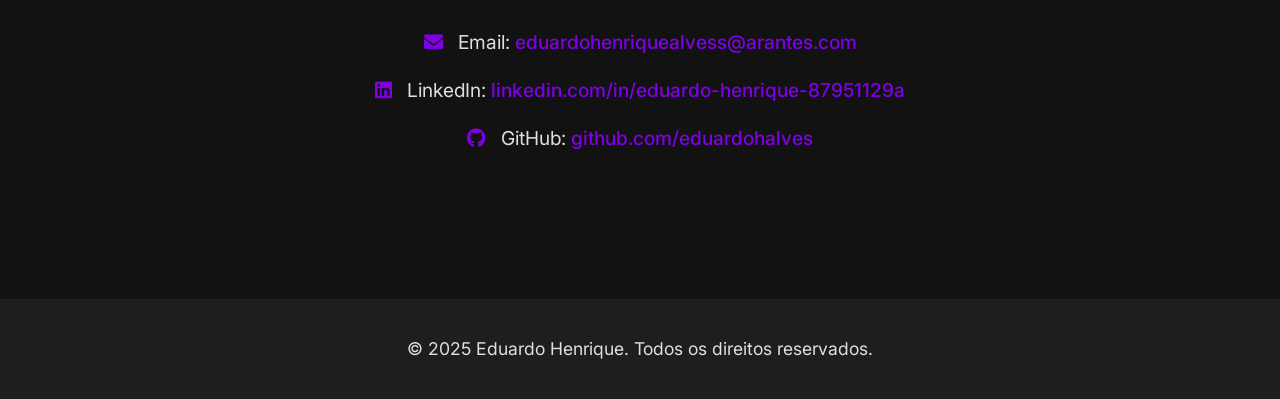
==== commit ea65f838: "Reorganizado estrutura para o padrão orientado" ====
--- a/docs/index.html
+++ b/docs/index.html
@@ -47,7 +47,7 @@
         <section id="sobre" class="container section-padding">
             <h2>Sobre Mim</h2>
             <div class="sobre-mim-content">
-                <img src="img/eu.jpg" alt="Foto de Eduardo Henrique">
+                <img src="./assets/img/eu.jpg" alt="Foto de Eduardo Henrique">
                 <p>Tenho 21 anos, moro em Jacareí (SP) e sou estudante de Desenvolvimento de Software Multiplataforma na
                     FATEC, onde tive meu primeiro contato com programação em 2024. Desde então, venho explorando
                     tecnologias
@@ -59,31 +59,31 @@
             <h2>Habilidades</h2>
             <div class="habilidades-grid">
                 <div class="habilidade-item">
-                    <img src="img/html.png" alt="HTML">
+                    <img src="./assets/icons/html.png" alt="HTML">
                     <span>HTML</span>
                 </div>
                 <div class="habilidade-item">
-                    <img src="img/css.png" alt="CSS">
+                    <img src="./assets/icons/css.png" alt="CSS">
                     <span>CSS</span>
                 </div>
                 <div class="habilidade-item">
-                    <img src="img/javascript.png" alt="JavaScript">
+                    <img src="./assets/icons/javascript.png" alt="JavaScript">
                     <span>JavaScript</span>
                 </div>
                 <div class="habilidade-item">
-                    <img src="img/typescript.png" alt="TypeScript">
+                    <img src="./assets/icons/typescript.png" alt="TypeScript">
                     <span>TypeScript</span>
                 </div>
                 <div class="habilidade-item">
-                    <img src="img/nodejs.png" alt="Node.js">
+                    <img src="./assets/icons/nodejs.png" alt="Node.js">
                     <span>Node.js</span>
                 </div>
                 <div class="habilidade-item">
-                    <img src="img/postgresql.png" alt="PostgreSQL">
+                    <img src="./assets/icons/postgresql.png" alt="PostgreSQL">
                     <span>PostgreSQL</span>
                 </div>
                 <div class="habilidade-item">
-                    <img src="img/react.png" alt="react">
+                    <img src="./assets/icons/react.png" alt="react">
                     <span>React</span>
                 </div>
             </div>
@@ -93,34 +93,100 @@
             <h2>Projetos</h2>
 
             <div class="projetos-grid">
+
+                <div class="projeto-card">
+                    <div class="projeto-header">
+                        <h3>HypoHealth 🩺</h3>
+                        <a href="https://github.com/HypogramTechnologies/HypoHealth" target="_blank" class="repo-link">
+                            Ver Repositório <i class="fas fa-external-link-alt"></i>
+                        </a>
+                    </div>
+
+                    <img src="./assets/img/hypohealth.png" alt="Ícone HypoHealth" class="projeto-img">
+
+                    <p>
+                        O <strong>HypoHealth</strong> é um sistema inteligente de gerenciamento
+                        e dispensação de medicamentos que integra IoT e uma aplicação móvel.
+                        O projeto auxilia no controle de tratamentos, garantindo segurança
+                        na administração de medicamentos e monitoramento remoto em tempo real.
+                    </p>
+
+                    <p>
+                        <strong>Tecnologias:</strong> ESP32, Node.js, TypeScript, PostgreSQL, MQTT e Docker
+                    </p>
+                </div>
+                <div class="projeto-card">
+                    <div class="projeto-header">
+                        <h3>HypoOrbit 🛰️</h3>
+                        <a href="https://github.com/HypogramTechnologies/HypoOrbit" target="_blank" class="repo-link">
+                            Ver Repositório <i class="fas fa-external-link-alt"></i>
+                        </a>
+                    </div>
+
+                    <img src="./assets/img/hypoorbit.png" alt="Ícone HypoOrbit" class="projeto-img">
+
+                    <p>
+                        O <strong>HypoOrbit</strong> é uma aplicação web para visualização
+                        e comparação de dados geoespaciais provenientes de diferentes satélites.
+                        A plataforma centraliza informações ambientais como NDVI, EVI,
+                        temperatura da superfície e umidade do solo em mapas interativos
+                        e comparações temporais.
+                    </p>
+
+                    <p>
+                        <strong>Tecnologias:</strong> React, TypeScript, Node.js e MongoDB.
+                    </p>
+                </div>
+
+
+
                 <div class="projeto-card">
                     <div class="projeto-header">
                         <h3>HypoHeat 🔥</h3>
-                        <a href="https://github.com/HypogramTechnologies/HypoHeat" target="_blank" class="repo-link">Ver
-                            Repositório <i class="fas fa-external-link-alt"></i></a>
-                    </div>
-                    <img src="img/hypoheat.png" alt="Ícone HypoHeat" class="projeto-img">
-                    <p>O <strong>HypoHeat</strong> é uma aplicação web que fornece acesso visual a dados do Programa
-                        Queimadas do INPE. A plataforma permite consultar focos de calor, áreas queimadas e risco de
-                        fogo
-                        em
-                        tempo real, utilizando filtros e visualizações interativas para facilitar a análise de dados
-                        ambientais.</p>
-                </div>
-
-                <div class="projeto-card">
-                    <div class="projeto-header">
-                        <h3>HypScrum 💻</h3>
-                        <a href="https://github.com/Hypogram-Technologies/HypScrum" target="_blank"
-                            class="repo-link">Ver
-                            Repositório <i class="fas fa-external-link-alt"></i></a>
-                    </div>
-                    <img src="img/Hypscrum.svg" alt="Ícone HypoScrum" class="projeto-img">
-                    <p>O <strong>HypScrum</strong> é uma plataforma educativa voltada para quem deseja aprender Scrum.
-                        Com
-                        um design responsivo e conteúdo estruturado, o projeto apresenta aulas introdutórias, avaliações
-                        interativas e geração de certificados. Desenvolvido com HTML, CSS, JavaScript e PostgreSQL.</p>
-                </div>
+                        <a href="https://github.com/HypogramTechnologies/HypoHeat" target="_blank" class="repo-link">
+                            Ver Repositório <i class="fas fa-external-link-alt"></i>
+                        </a>
+                    </div>
+
+                    <img src="./assets/img/hypoheat.png" alt="Ícone HypoHeat" class="projeto-img">
+
+                    <p>
+                        O <strong>HypoHeat</strong> é uma aplicação web que fornece acesso visual
+                        a dados do Programa Queimadas do INPE. A plataforma permite consultar
+                        focos de calor, áreas queimadas e risco de fogo em tempo real,
+                        utilizando filtros e visualizações interativas para facilitar
+                        a análise de dados ambientais.
+                    </p>
+
+                    <p>
+                        <strong>Tecnologias:</strong> React, TypeScript e CSS
+                    </p>
+                </div>
+
+               
+                <div class="projeto-card">
+                    <div class="projeto-header">
+                        <h3>HypoScrum 💻</h3>
+                        <a href="https://github.com/Hypogram-Technologies/HypScrum" target="_blank" class="repo-link">
+                            Ver Repositório <i class="fas fa-external-link-alt"></i>
+                        </a>
+                    </div>
+
+                    <img src="./assets/img/Hypscrum.svg" alt="Ícone HypoScrum" class="projeto-img">
+
+                    <p>
+                        O <strong>HypoScrum</strong> é uma plataforma educativa voltada
+                        para o aprendizado de Scrum. O projeto oferece aulas introdutórias,
+                        avaliações interativas e geração de certificados em uma interface
+                        responsiva e intuitiva.
+                    </p>
+
+                    <p>
+                        <strong>Tecnologias:</strong> HTML, CSS e JavaScript.
+                    </p>
+                </div>
+
+
             </div>
         </section>
 
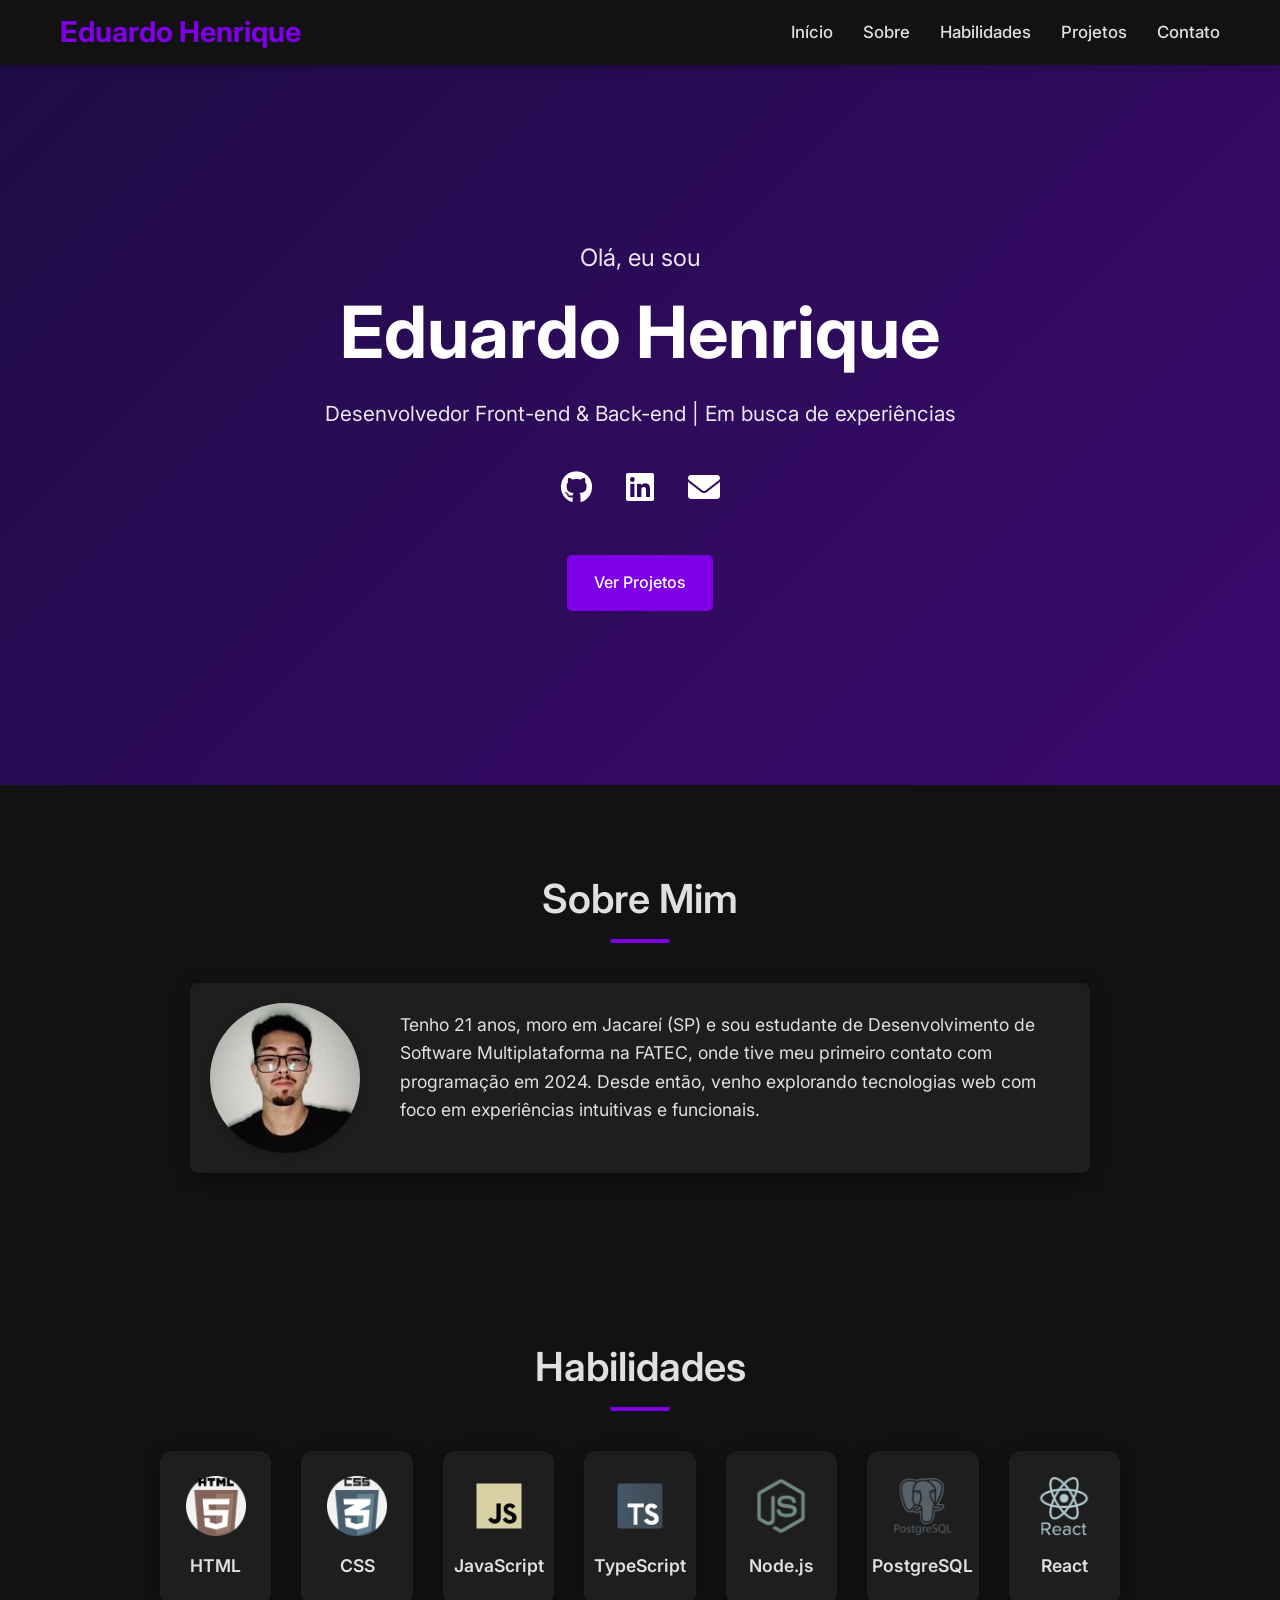
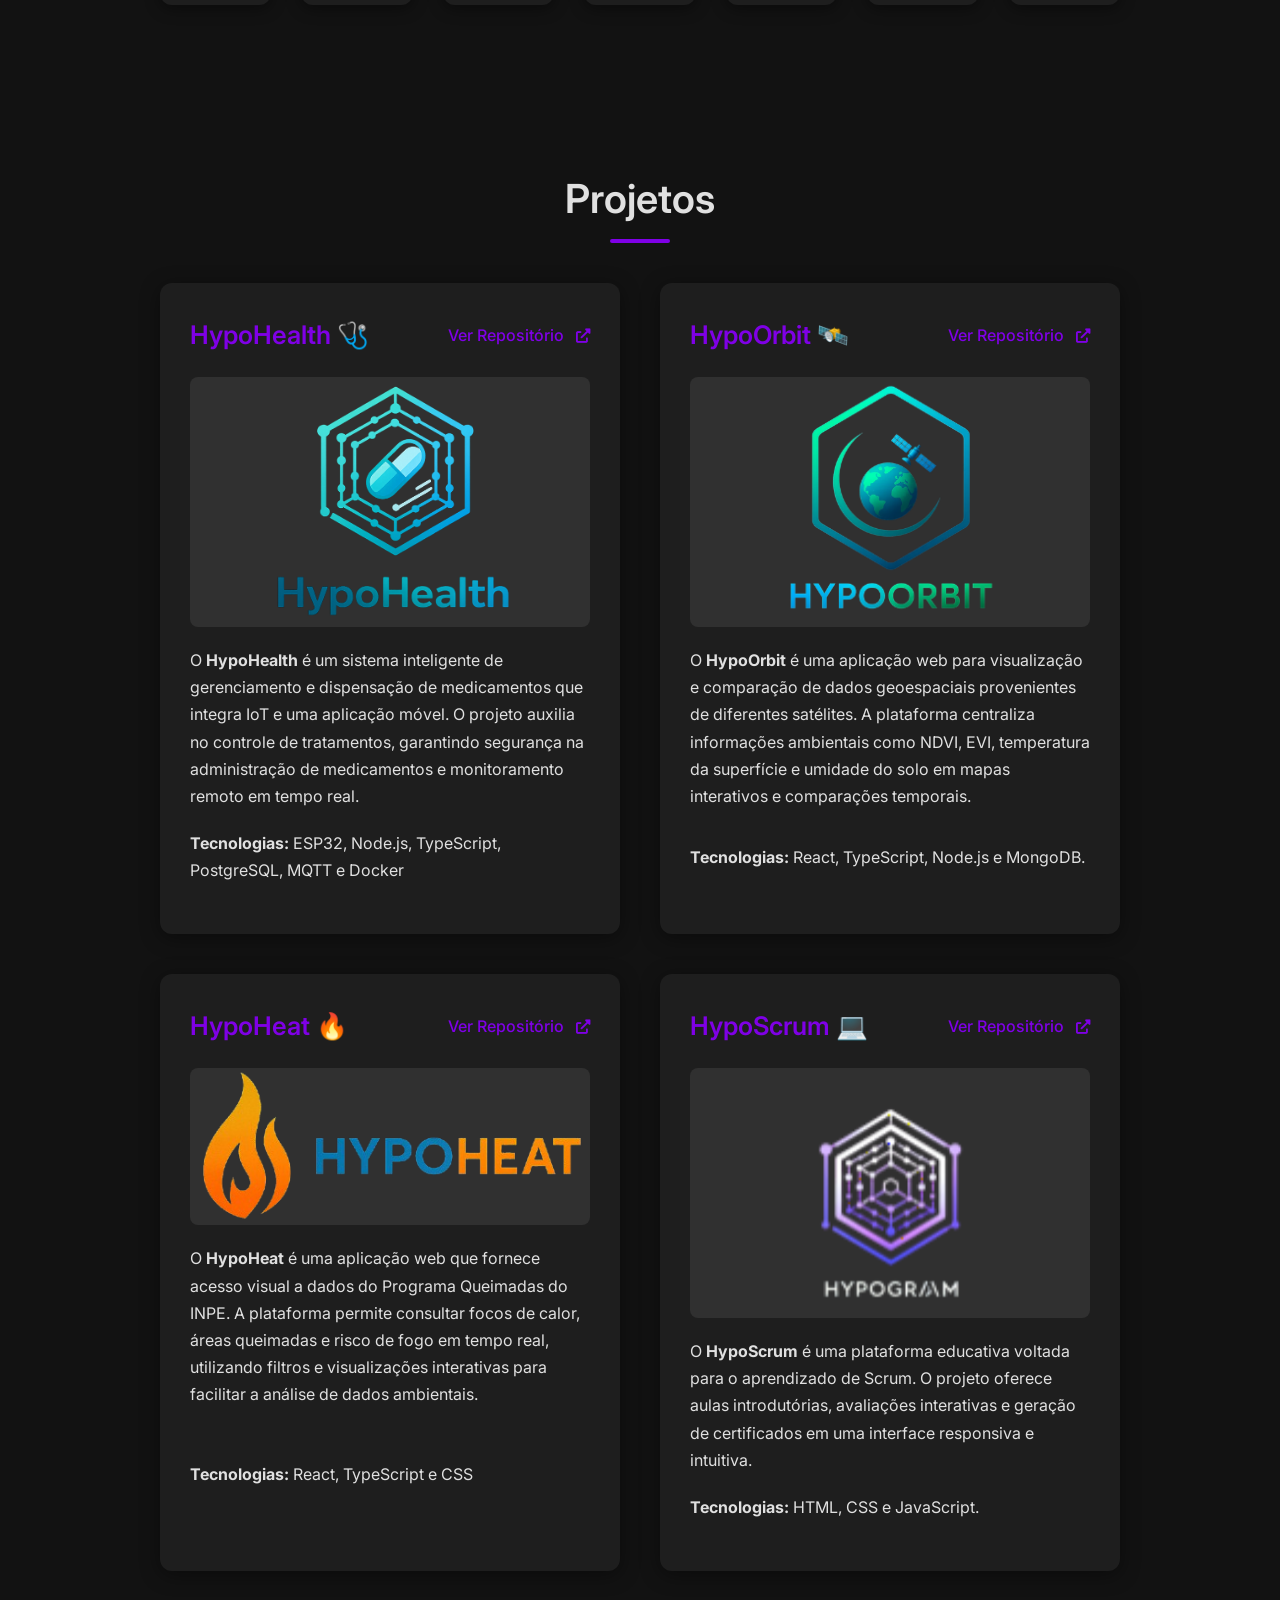
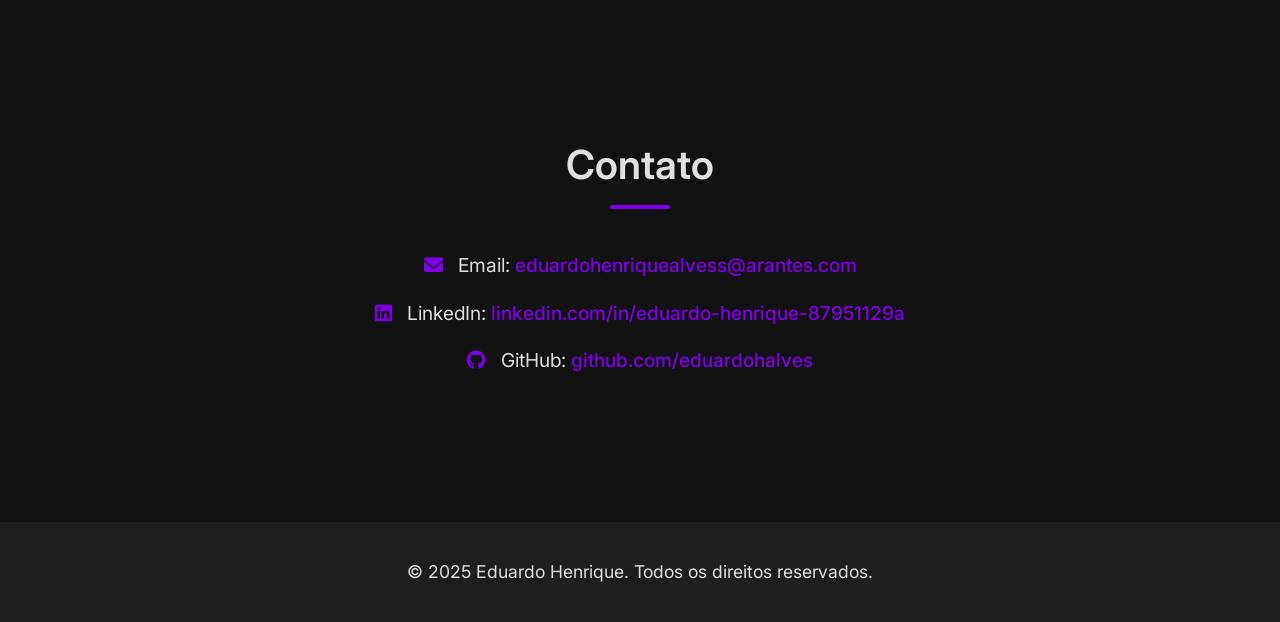
==== commit 48a5b203: "Corrigido caminho das imagens dos projetos" ====
--- a/docs/index.html
+++ b/docs/index.html
@@ -102,7 +102,7 @@
                         </a>
                     </div>
 
-                    <img src="./assets/img/hypohealth.png" alt="Ícone HypoHealth" class="projeto-img">
+                    <img src="./assets/img/HypoHealth.png" alt="Ícone HypoHealth" class="projeto-img">
 
                     <p>
                         O <strong>HypoHealth</strong> é um sistema inteligente de gerenciamento
@@ -123,7 +123,7 @@
                         </a>
                     </div>
 
-                    <img src="./assets/img/hypoorbit.png" alt="Ícone HypoOrbit" class="projeto-img">
+                    <img src="./assets/img/HypoOrbit.png" alt="Ícone HypoOrbit" class="projeto-img">
 
                     <p>
                         O <strong>HypoOrbit</strong> é uma aplicação web para visualização
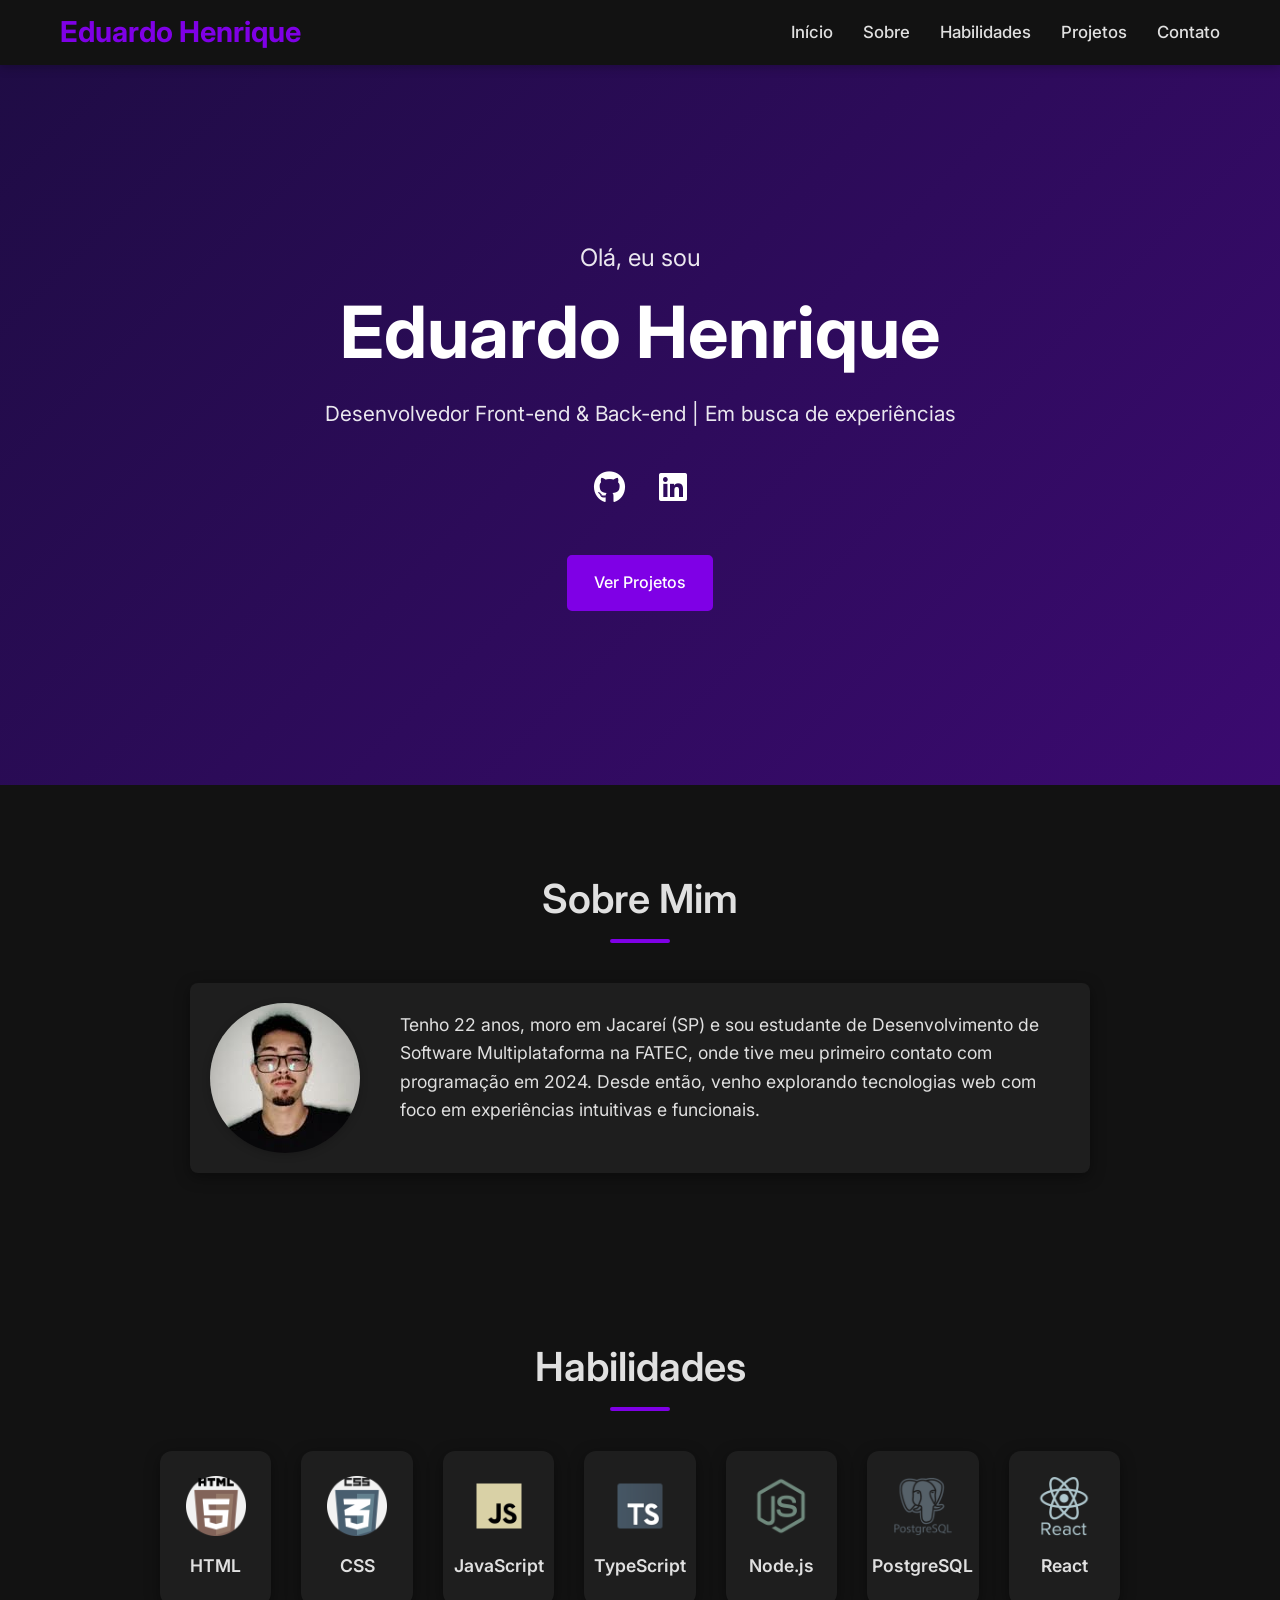
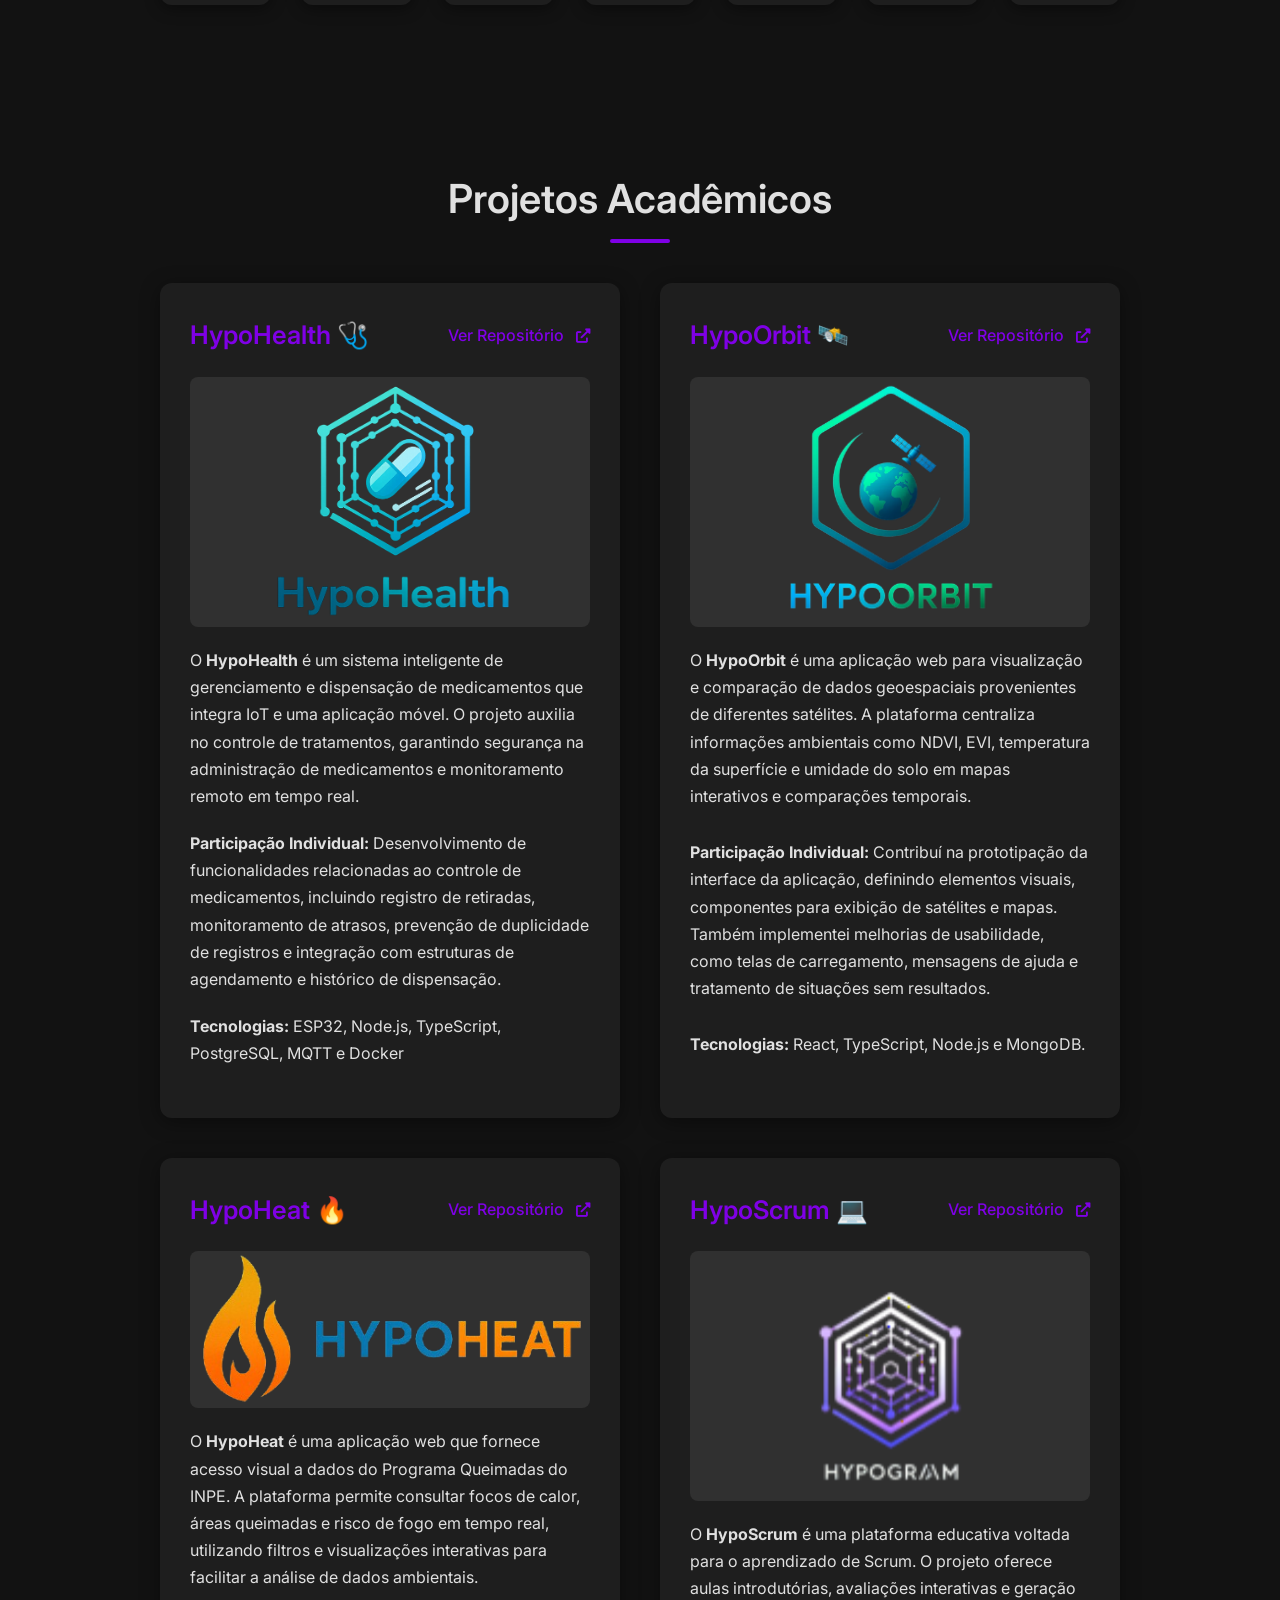
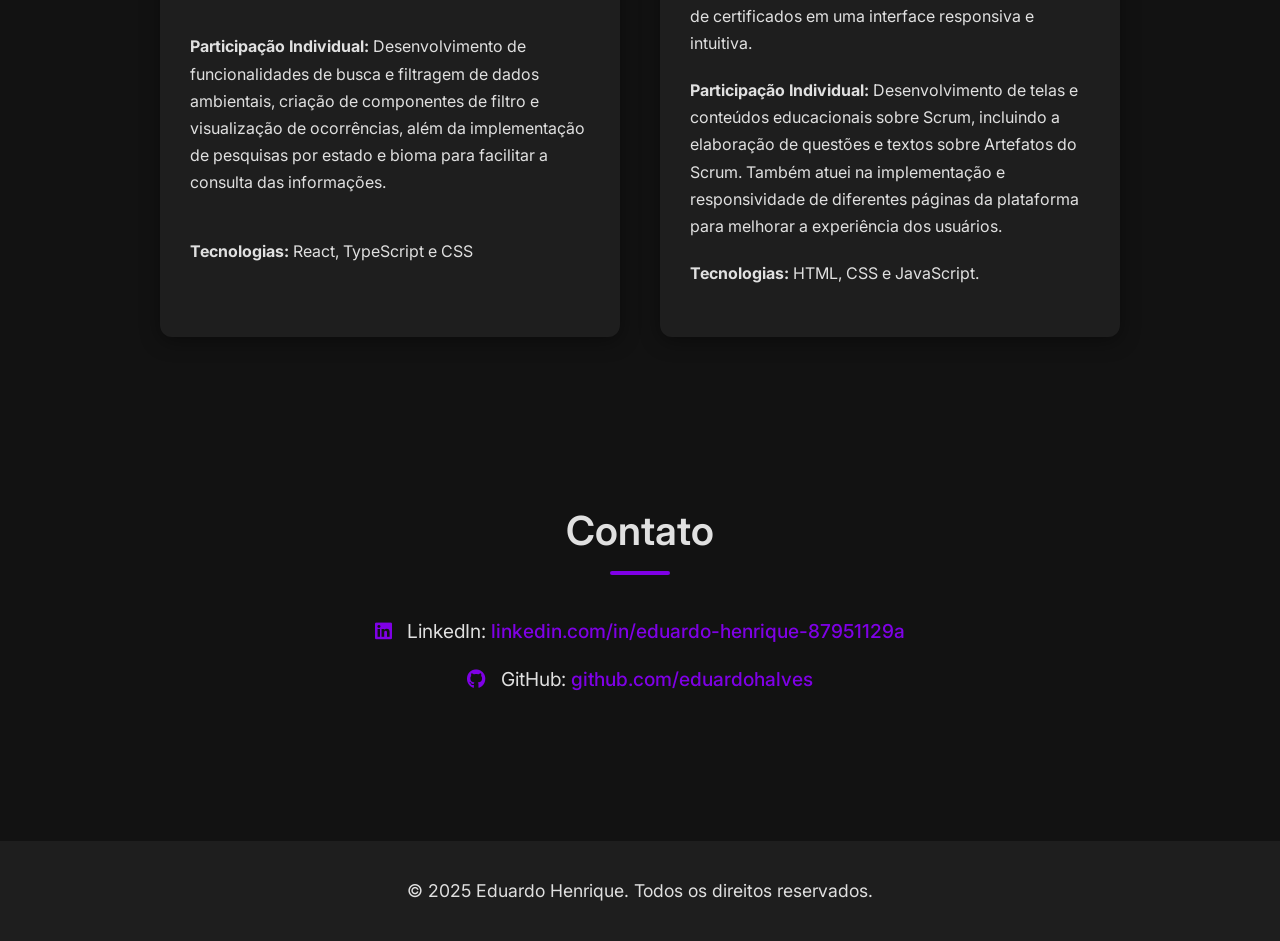
==== commit dc407bb9: "Atualizado conforme as orientações" ====
--- a/docs/index.html
+++ b/docs/index.html
@@ -4,7 +4,7 @@
 <head>
     <meta charset="UTF-8">
     <meta name="viewport" content="width=device-width, initial-scale=1.0">
-    <title>Eduardo Henrique | Portfólio Moderno</title>
+    <title>Eduardo Henrique | Projetos Acadêmicos</title>
     <link rel="preconnect" href="https://fonts.googleapis.com">
     <link rel="preconnect" href="https://fonts.gstatic.com" crossorigin>
     <link href="https://fonts.googleapis.com/css2?family=Inter:wght@400;500;600;700&display=swap" rel="stylesheet">
@@ -37,8 +37,7 @@
                             class="fab fa-github"></i></a>
                     <a href="https://www.linkedin.com/in/eduardo-henrique-87951129a/" target="_blank"
                         aria-label="LinkedIn"><i class="fab fa-linkedin"></i></a>
-                    <a href="mailto:eduardohenriquearantess@gmail.com" aria-label="Email"><i
-                            class="fas fa-envelope"></i></a>
+
                 </div>
                 <a href="#projetos" class="btn primary-btn">Ver Projetos</a>
             </div>
@@ -48,7 +47,7 @@
             <h2>Sobre Mim</h2>
             <div class="sobre-mim-content">
                 <img src="./assets/img/eu.jpg" alt="Foto de Eduardo Henrique">
-                <p>Tenho 21 anos, moro em Jacareí (SP) e sou estudante de Desenvolvimento de Software Multiplataforma na
+                <p>Tenho 22 anos, moro em Jacareí (SP) e sou estudante de Desenvolvimento de Software Multiplataforma na
                     FATEC, onde tive meu primeiro contato com programação em 2024. Desde então, venho explorando
                     tecnologias
                     web com foco em experiências intuitivas e funcionais.</p>
@@ -90,7 +89,7 @@
         </section>
 
         <section id="projetos" class="container section-padding">
-            <h2>Projetos</h2>
+            <h2>Projetos Acadêmicos</h2>
 
             <div class="projetos-grid">
 
@@ -109,6 +108,14 @@
                         e dispensação de medicamentos que integra IoT e uma aplicação móvel.
                         O projeto auxilia no controle de tratamentos, garantindo segurança
                         na administração de medicamentos e monitoramento remoto em tempo real.
+                    </p>
+
+                    <p>
+                        <strong>Participação Individual:</strong>
+                        Desenvolvimento de funcionalidades relacionadas ao controle de medicamentos,
+                        incluindo registro de retiradas, monitoramento de atrasos, prevenção de
+                        duplicidade de registros e integração com estruturas de agendamento e histórico
+                        de dispensação.
                     </p>
 
                     <p>
@@ -134,6 +141,14 @@
                     </p>
 
                     <p>
+                        <strong>Participação Individual:</strong>
+                        Contribuí na prototipação da interface da aplicação, definindo elementos
+                        visuais, componentes para exibição de satélites e mapas. Também implementei
+                        melhorias de usabilidade, como telas de carregamento, mensagens de ajuda e
+                        tratamento de situações sem resultados.
+                    </p>
+
+                    <p>
                         <strong>Tecnologias:</strong> React, TypeScript, Node.js e MongoDB.
                     </p>
                 </div>
@@ -159,11 +174,19 @@
                     </p>
 
                     <p>
+                        <strong>Participação Individual:</strong>
+                        Desenvolvimento de funcionalidades de busca e filtragem de dados ambientais,
+                        criação de componentes de filtro e visualização de ocorrências, além da
+                        implementação de pesquisas por estado e bioma para facilitar a consulta
+                        das informações.
+                    </p>
+
+                    <p>
                         <strong>Tecnologias:</strong> React, TypeScript e CSS
                     </p>
                 </div>
 
-               
+
                 <div class="projeto-card">
                     <div class="projeto-header">
                         <h3>HypoScrum 💻</h3>
@@ -182,6 +205,14 @@
                     </p>
 
                     <p>
+                        <strong>Participação Individual:</strong>
+                        Desenvolvimento de telas e conteúdos educacionais sobre Scrum,
+                        incluindo a elaboração de questões e textos sobre Artefatos do Scrum.
+                        Também atuei na implementação e responsividade de diferentes páginas
+                        da plataforma para melhorar a experiência dos usuários.
+                    </p>
+
+                    <p>
                         <strong>Tecnologias:</strong> HTML, CSS e JavaScript.
                     </p>
                 </div>
@@ -193,8 +224,6 @@
         <section id="contato" class="container section-padding">
             <h2>Contato</h2>
             <div class="contact-info">
-                <p><i class="fas fa-envelope"></i> Email: <a
-                        href="mailto:eduardohenriquealvess@arantes.com">eduardohenriquealvess@arantes.com</a></p>
                 <p><i class="fab fa-linkedin"></i> LinkedIn: <a
                         href="https://linkedin.com/in/eduardo-henrique-87951129a"
                         target="_blank">linkedin.com/in/eduardo-henrique-87951129a</a></p>
